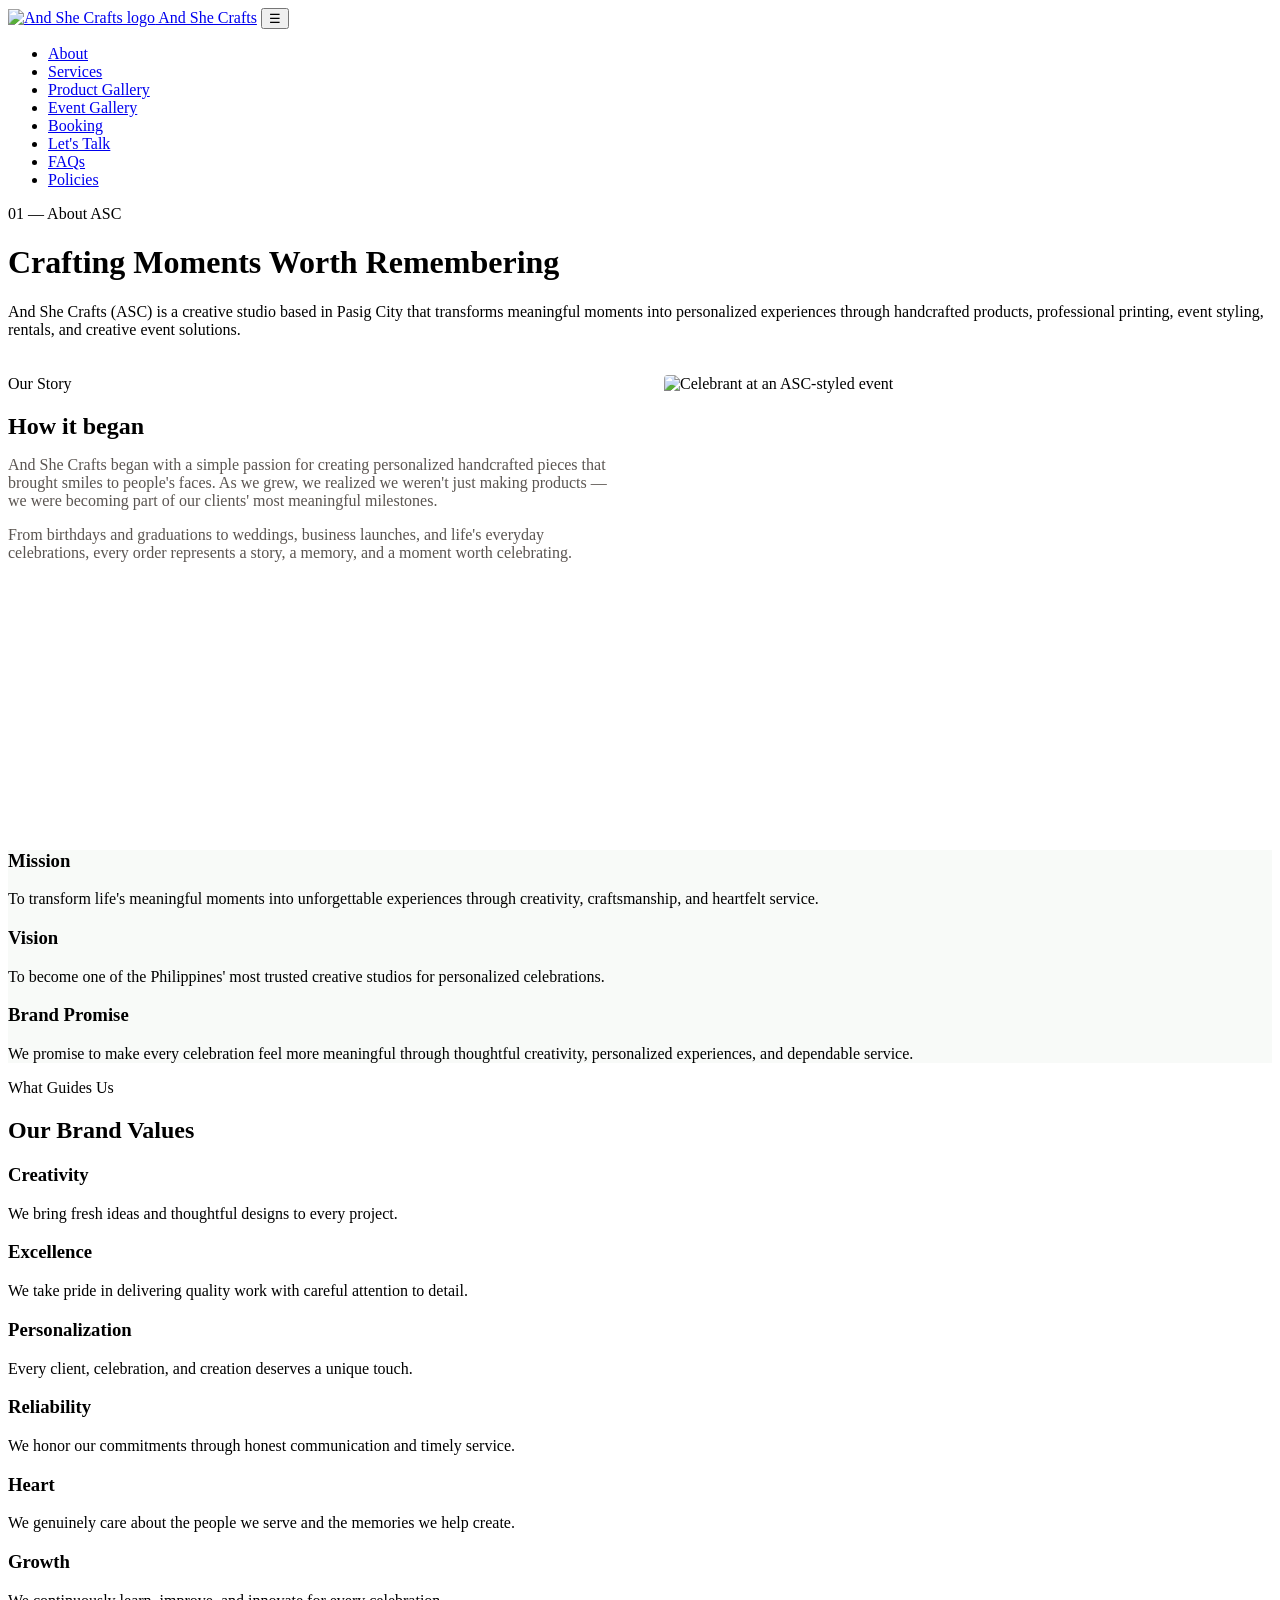
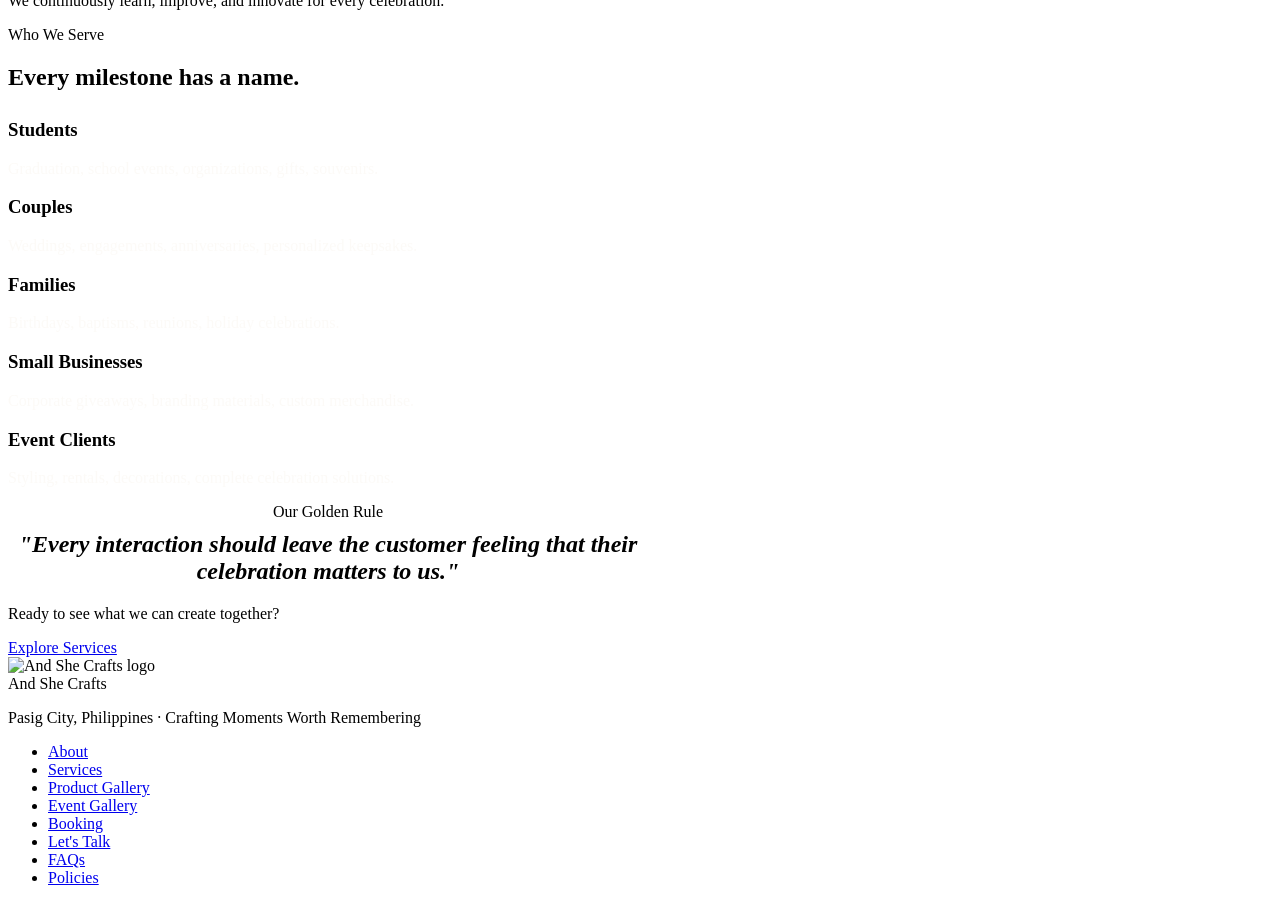
==== about.html @ 7d220f84 "Add files via upload" ====
<!DOCTYPE html>
<html lang="en">
<head>
<meta charset="UTF-8">
<meta name="viewport" content="width=device-width, initial-scale=1.0">
<title>About ASC — And She Crafts</title>
<link rel="stylesheet" href="css/style.css">
</head>
<body>

<header>
  <div class="nav-wrap">
    <a href="index.html" class="logo"><img src="images/asc-logo.png" alt="And She Crafts logo"> And She Crafts</a>
    <button class="nav-toggle" id="navToggle" aria-label="Open menu">☰</button>
    <nav><ul id="navList"><li><a href="about.html" class="active">About</a></li><li><a href="services.html">Services</a></li><li><a href="product-gallery.html">Product Gallery</a></li><li><a href="event-gallery.html">Event Gallery</a></li><li><a href="booking-guide.html">Booking</a></li><li><a href="lets-talk.html">Let's Talk</a></li><li><a href="faqs.html">FAQs</a></li><li><a href="policies.html">Policies</a></li></ul></nav>
  </div>
</header>

<div class="page-banner">
  <span class="eyebrow">01 — About ASC</span>
  <h1>Crafting Moments Worth Remembering</h1>
  <p>And She Crafts (ASC) is a creative studio based in Pasig City that transforms meaningful moments into personalized experiences through handcrafted products, professional printing, event styling, rentals, and creative event solutions.</p>
</div>

<main>

  <section style="padding-top:20px;">
    <div class="container" style="display:grid;grid-template-columns:1fr 1fr;gap:48px;align-items:start;">
      <div class="reveal">
        <span class="section-eyebrow">Our Story</span>
        <h2 style="margin-bottom:16px;">How it began</h2>
        <p style="color:#5b5551;margin-bottom:14px;">And She Crafts began with a simple passion for creating personalized handcrafted pieces that brought smiles to people's faces. As we grew, we realized we weren't just making products — we were becoming part of our clients' most meaningful milestones.</p>
        <p style="color:#5b5551;">From birthdays and graduations to weddings, business launches, and life's everyday celebrations, every order represents a story, a memory, and a moment worth celebrating.</p>
      </div>
      <img src="images/philosophy-craft.jpg" alt="Celebrant at an ASC-styled event" style="border-radius:4px 40px 4px 40px;aspect-ratio:4/3;object-fit:cover;" class="reveal">
    </div>
  </section>

  <section style="background:rgba(168,184,165,0.08);">
    <div class="container">
      <div class="card-grid reveal">
        <div class="info-card"><h3>Mission</h3><p>To transform life's meaningful moments into unforgettable experiences through creativity, craftsmanship, and heartfelt service.</p></div>
        <div class="info-card"><h3>Vision</h3><p>To become one of the Philippines' most trusted creative studios for personalized celebrations.</p></div>
        <div class="info-card"><h3>Brand Promise</h3><p>We promise to make every celebration feel more meaningful through thoughtful creativity, personalized experiences, and dependable service.</p></div>
      </div>
    </div>
  </section>

  <section>
    <div class="container">
      <div class="section-head center reveal" style="margin-left:auto;margin-right:auto;">
        <span class="section-eyebrow">What Guides Us</span>
        <h2>Our Brand Values</h2>
      </div>
      <div class="card-grid reveal">
        <div class="info-card"><h3>Creativity</h3><p>We bring fresh ideas and thoughtful designs to every project.</p></div>
        <div class="info-card"><h3>Excellence</h3><p>We take pride in delivering quality work with careful attention to detail.</p></div>
        <div class="info-card"><h3>Personalization</h3><p>Every client, celebration, and creation deserves a unique touch.</p></div>
        <div class="info-card"><h3>Reliability</h3><p>We honor our commitments through honest communication and timely service.</p></div>
        <div class="info-card"><h3>Heart</h3><p>We genuinely care about the people we serve and the memories we help create.</p></div>
        <div class="info-card"><h3>Growth</h3><p>We continuously learn, improve, and innovate for every celebration.</p></div>
      </div>
    </div>
  </section>

  <section style="background:var(--charcoal);color:var(--ivory);">
    <div class="container reveal">
      <span class="section-eyebrow" style="color:var(--lavender);">Who We Serve</span>
      <h2 style="color:var(--ivory);margin-bottom:28px;">Every milestone has a name.</h2>
      <div class="card-grid">
        <div class="info-card" style="background:rgba(250,247,242,0.06);border-color:rgba(250,247,242,0.14);"><h3 style="color:var(--rose);">Students</h3><p style="color:rgba(250,247,242,0.65);">Graduation, school events, organizations, gifts, souvenirs.</p></div>
        <div class="info-card" style="background:rgba(250,247,242,0.06);border-color:rgba(250,247,242,0.14);"><h3 style="color:var(--rose);">Couples</h3><p style="color:rgba(250,247,242,0.65);">Weddings, engagements, anniversaries, personalized keepsakes.</p></div>
        <div class="info-card" style="background:rgba(250,247,242,0.06);border-color:rgba(250,247,242,0.14);"><h3 style="color:var(--rose);">Families</h3><p style="color:rgba(250,247,242,0.65);">Birthdays, baptisms, reunions, holiday celebrations.</p></div>
        <div class="info-card" style="background:rgba(250,247,242,0.06);border-color:rgba(250,247,242,0.14);"><h3 style="color:var(--rose);">Small Businesses</h3><p style="color:rgba(250,247,242,0.65);">Corporate giveaways, branding materials, custom merchandise.</p></div>
        <div class="info-card" style="background:rgba(250,247,242,0.06);border-color:rgba(250,247,242,0.14);"><h3 style="color:var(--rose);">Event Clients</h3><p style="color:rgba(250,247,242,0.65);">Styling, rentals, decorations, complete celebration solutions.</p></div>
      </div>
    </div>
  </section>

  <section>
    <div class="container reveal" style="text-align:center;max-width:640px;">
      <span class="section-eyebrow">Our Golden Rule</span>
      <h2 style="font-style:italic;margin-top:10px;">"Every interaction should leave the customer feeling that their celebration matters to us."</h2>
    </div>
    <div class="container" style="max-width:640px;">
      
      <div class="continue-strip reveal">
        <p>Ready to see what we can create together?</p>
        <a href="services.html" class="btn btn-primary">Explore Services</a>
      </div>
    </div>
  </section>

</main>

<footer>
  <div class="foot-logo"><img src="images/asc-logo.png" alt="And She Crafts logo"><div>And She Crafts</div></div>
  <p>Pasig City, Philippines · Crafting Moments Worth Remembering</p>
  <nav><ul><li><a href="about.html">About</a></li><li><a href="services.html">Services</a></li><li><a href="product-gallery.html">Product Gallery</a></li><li><a href="event-gallery.html">Event Gallery</a></li><li><a href="booking-guide.html">Booking</a></li><li><a href="lets-talk.html">Let's Talk</a></li><li><a href="faqs.html">FAQs</a></li><li><a href="policies.html">Policies</a></li></ul></nav>
</footer>

<script src="js/main.js"></script>
</body>
</html>
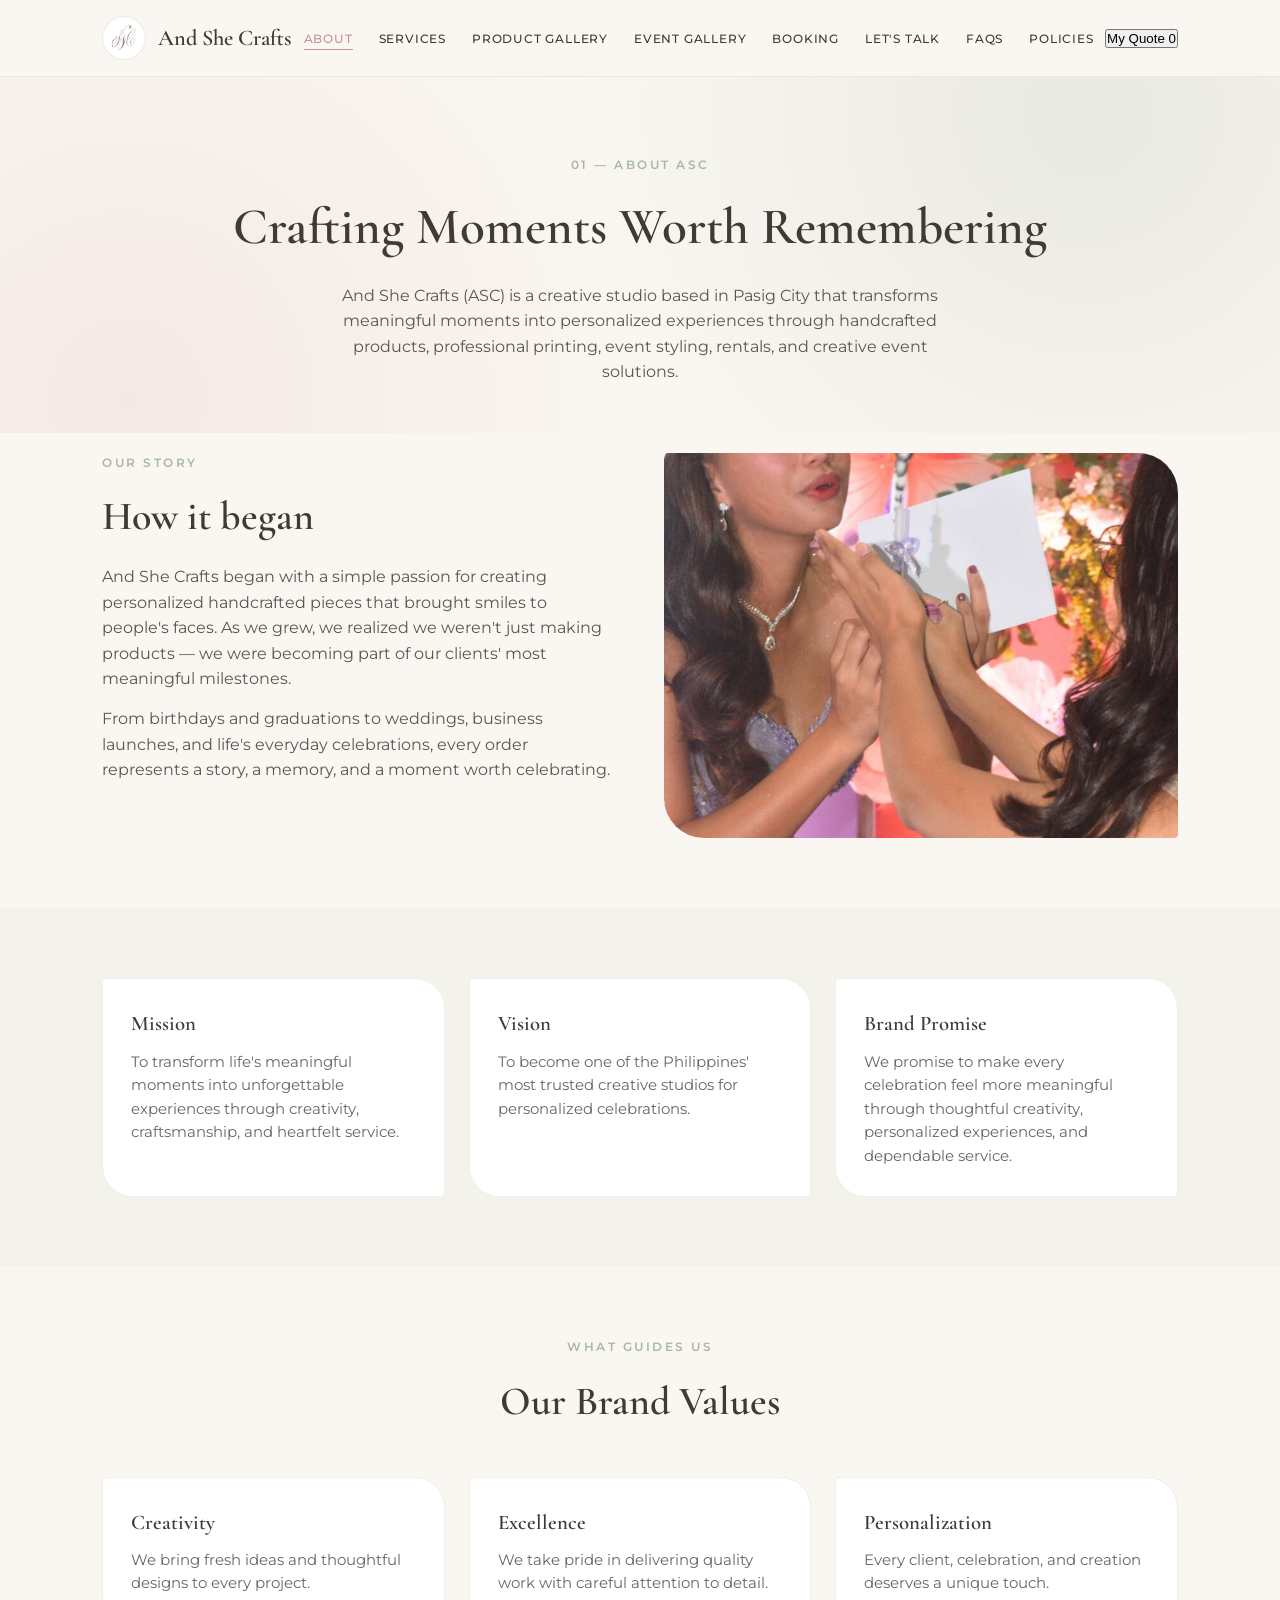
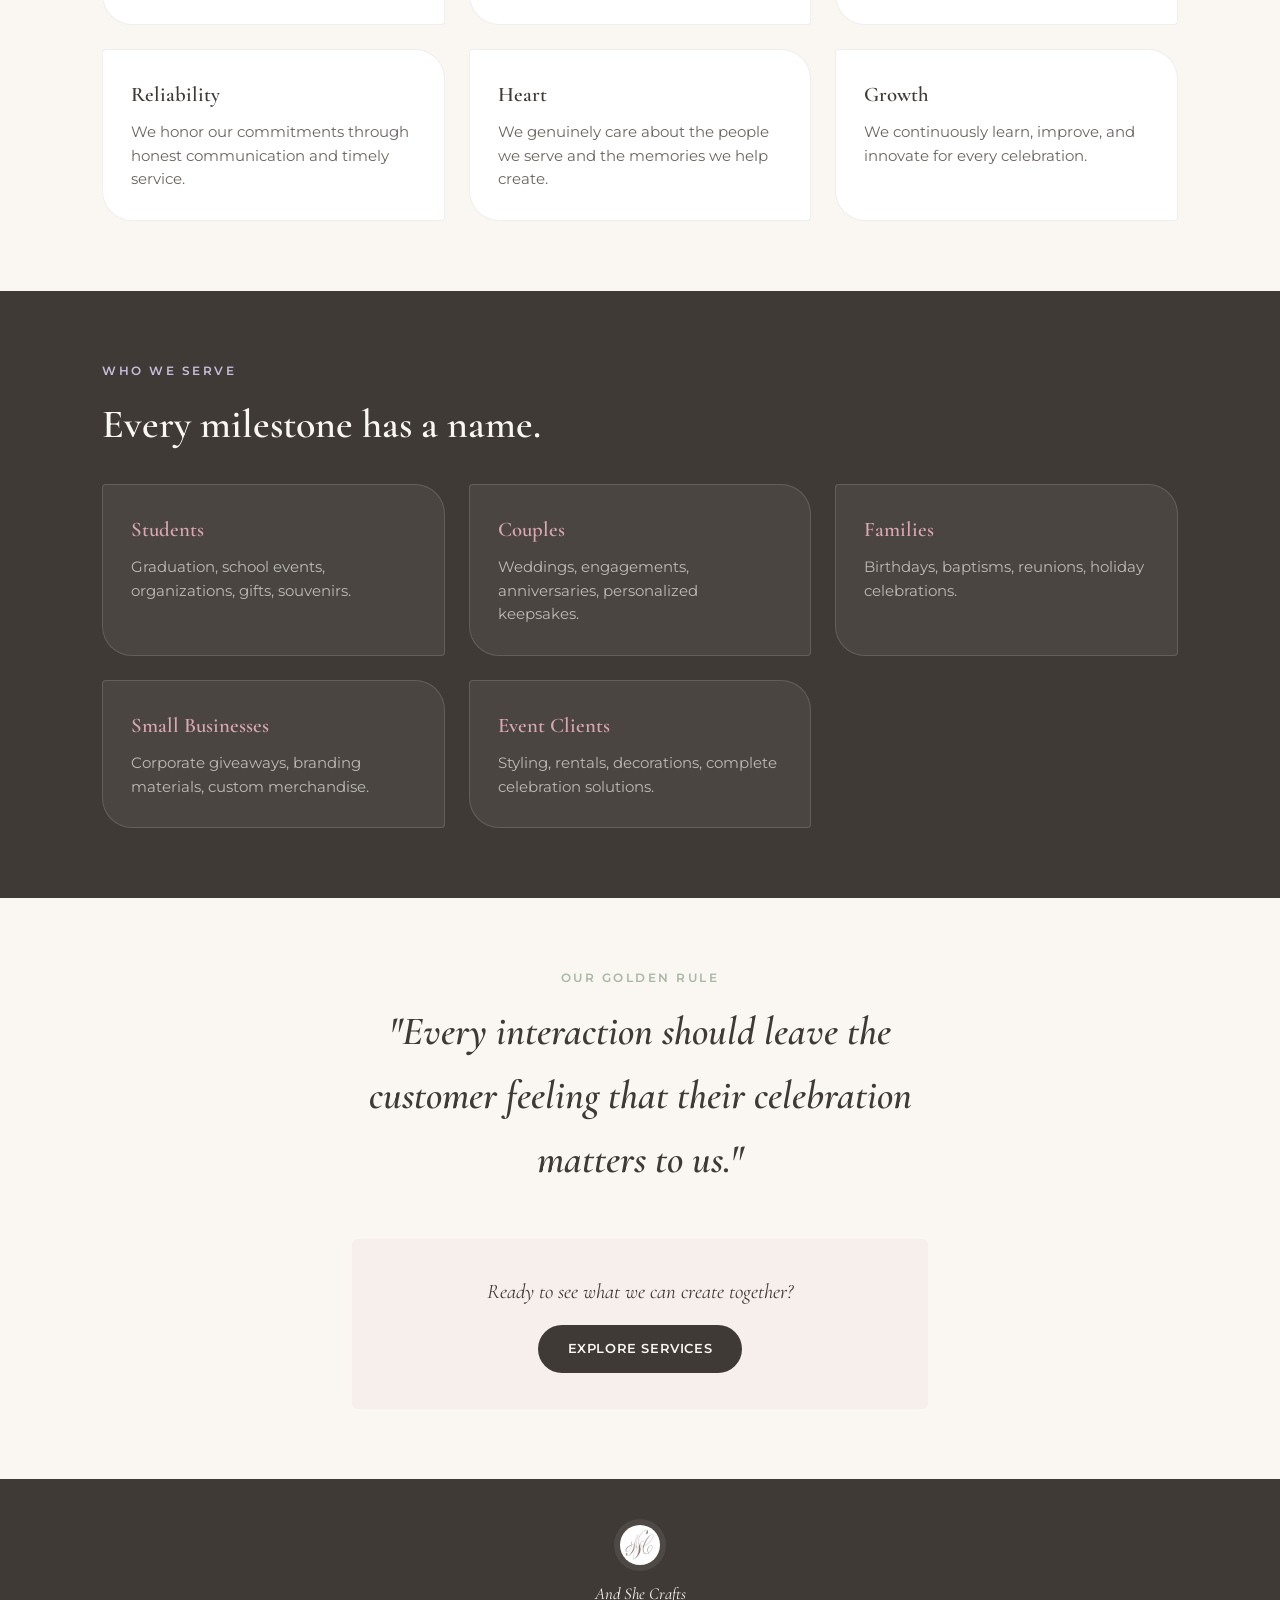
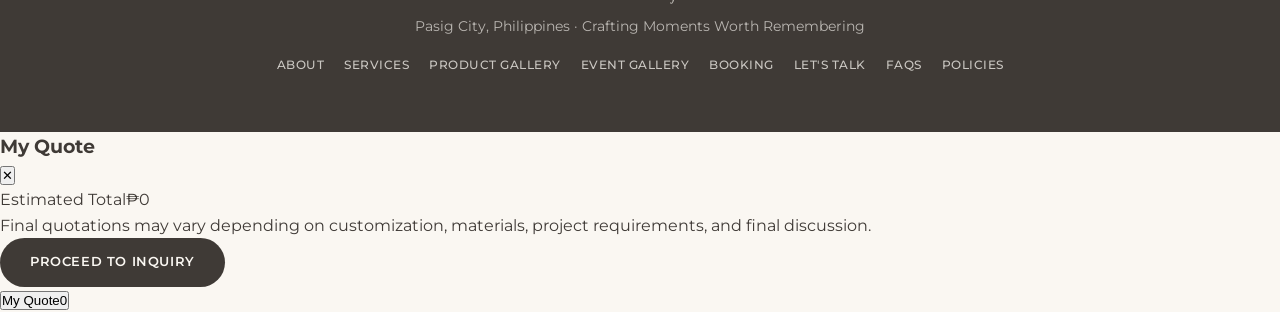
==== commit 5628aece: "Add files via upload" ====
--- a/about.html
+++ b/about.html
@@ -4,6 +4,14 @@
 <meta charset="UTF-8">
 <meta name="viewport" content="width=device-width, initial-scale=1.0">
 <title>About ASC — And She Crafts</title>
+<link rel="icon" type="image/x-icon" href="favicon.ico">
+<link rel="icon" type="image/png" sizes="16x16" href="images/favicon/favicon-16x16.png">
+<link rel="icon" type="image/png" sizes="32x32" href="images/favicon/favicon-32x32.png">
+<link rel="icon" type="image/png" sizes="48x48" href="images/favicon/favicon-48x48.png">
+<link rel="apple-touch-icon" sizes="180x180" href="images/favicon/apple-touch-icon.png">
+<link rel="icon" type="image/png" sizes="192x192" href="images/favicon/android-chrome-192x192.png">
+<link rel="icon" type="image/png" sizes="512x512" href="images/favicon/android-chrome-512x512.png">
+<link rel="manifest" href="site.webmanifest">
 <link rel="stylesheet" href="css/style.css">
 </head>
 <body>
@@ -11,8 +19,8 @@
 <header>
   <div class="nav-wrap">
     <a href="index.html" class="logo"><img src="images/asc-logo.png" alt="And She Crafts logo"> And She Crafts</a>
-    <button class="nav-toggle" id="navToggle" aria-label="Open menu">☰</button>
-    <nav><ul id="navList"><li><a href="about.html" class="active">About</a></li><li><a href="services.html">Services</a></li><li><a href="product-gallery.html">Product Gallery</a></li><li><a href="event-gallery.html">Event Gallery</a></li><li><a href="booking-guide.html">Booking</a></li><li><a href="lets-talk.html">Let's Talk</a></li><li><a href="faqs.html">FAQs</a></li><li><a href="policies.html">Policies</a></li></ul></nav>
+    <button class="nav-toggle" id="navToggle" aria-label="Open menu">☰</button>    <nav><ul id="navList"><li><a href="about.html" class="active">About</a></li><li><a href="services.html">Services</a></li><li><a href="product-gallery.html">Product Gallery</a></li><li><a href="event-gallery.html">Event Gallery</a></li><li><a href="booking-guide.html">Booking</a></li><li><a href="lets-talk.html">Let's Talk</a></li><li><a href="faqs.html">FAQs</a></li><li><a href="policies.html">Policies</a></li></ul></nav>
+    <button type="button" class="quote-nav-btn">My Quote <span class="quote-badge">0</span></button>
   </div>
 </header>
 
@@ -25,7 +33,7 @@
 <main>
 
   <section style="padding-top:20px;">
-    <div class="container" style="display:grid;grid-template-columns:1fr 1fr;gap:48px;align-items:start;">
+    <div class="container split-2col" style="display:grid;grid-template-columns:1fr 1fr;gap:48px;align-items:start;">
       <div class="reveal">
         <span class="section-eyebrow">Our Story</span>
         <h2 style="margin-bottom:16px;">How it began</h2>
@@ -99,6 +107,22 @@
   <nav><ul><li><a href="about.html">About</a></li><li><a href="services.html">Services</a></li><li><a href="product-gallery.html">Product Gallery</a></li><li><a href="event-gallery.html">Event Gallery</a></li><li><a href="booking-guide.html">Booking</a></li><li><a href="lets-talk.html">Let's Talk</a></li><li><a href="faqs.html">FAQs</a></li><li><a href="policies.html">Policies</a></li></ul></nav>
 </footer>
 
-<script src="js/main.js"></script>
-</body>
+
+<div class="quote-drawer-overlay" id="quoteDrawerOverlay">
+  <div class="quote-drawer">
+    <div class="quote-drawer-head">
+      <h3>My Quote</h3>
+      <button class="quote-drawer-close" aria-label="Close">✕</button>
+    </div>
+    <div class="quote-drawer-body"></div>
+    <div class="quote-drawer-foot">
+      <div class="qd-total"><span>Estimated Total</span><span class="qd-total-value">₱0</span></div>
+      <p class="qd-note">Final quotations may vary depending on customization, materials, project requirements, and final discussion.</p>
+      <a href="lets-talk.html" class="btn btn-primary">Proceed to Inquiry</a>
+    </div>
+  </div>
+</div>
+<button type="button" class="quote-fab"><span>My Quote</span><span class="quote-badge">0</span></button>
+
+<script src="js/main.js"></script></body>
 </html>
--- a/css/style.css
+++ b/css/style.css
@@ -0,0 +1,294 @@
+@import url('https://fonts.googleapis.com/css2?family=Cormorant+Garamond:ital,wght@0,400;0,500;0,600;0,700;1,500&family=Montserrat:wght@400;500;600;700&display=swap');
+
+:root{
+  --rose:#D8A7B1;
+  --rose-deep:#c58f9b;
+  --ivory:#FAF7F2;
+  --sage:#A8B8A5;
+  --sand:#D9C8B4;
+  --charcoal:#3F3A36;
+  --lavender:#C8BDD9;
+  --serif:'Cormorant Garamond', serif;
+  --sans:'Montserrat', sans-serif;
+}
+*{margin:0;padding:0;box-sizing:border-box;}
+html{scroll-behavior:smooth;}
+body{background:var(--ivory);color:var(--charcoal);font-family:var(--sans);line-height:1.6;}
+a{text-decoration:none;color:inherit;}
+ul{list-style:none;}
+img{max-width:100%;display:block;}
+.container{max-width:1140px;margin:0 auto;padding:0 32px;}
+
+/* Header */
+header{position:sticky;top:0;z-index:100;background:rgba(250,247,242,0.95);backdrop-filter:blur(10px);border-bottom:1px solid rgba(63,58,54,0.08);}
+.nav-wrap{display:flex;align-items:center;justify-content:space-between;padding:16px 32px;max-width:1140px;margin:0 auto;}
+.logo{font-family:var(--serif);font-weight:600;font-size:1.4rem;display:flex;align-items:center;gap:8px;}
+.logo .mark{color:var(--rose-deep);}
+nav ul{display:flex;gap:26px;flex-wrap:wrap;}
+nav a{font-size:0.76rem;font-weight:500;letter-spacing:0.8px;text-transform:uppercase;position:relative;padding-bottom:4px;white-space:nowrap;}
+nav a::after{content:'';position:absolute;left:0;bottom:0;width:0;height:1px;background:var(--rose-deep);transition:width .3s ease;}
+nav a:hover::after, nav a.active::after{width:100%;}
+nav a.active{color:var(--rose-deep);}
+.nav-toggle{display:none;background:none;border:none;font-size:1.5rem;cursor:pointer;color:var(--charcoal);}
+@media (max-width:960px){
+  nav ul{position:fixed;top:60px;left:0;right:0;background:var(--ivory);flex-direction:column;align-items:center;gap:0;max-height:0;overflow:hidden;transition:max-height .35s ease;border-bottom:1px solid rgba(63,58,54,0.08);}
+  nav ul.open{max-height:520px;overflow-y:auto;}
+  nav ul li{width:100%;text-align:center;}
+  nav ul a{display:block;padding:14px 0;}
+  .nav-toggle{display:block;}
+}
+
+/* Page header banner (non-home pages) */
+.page-banner{padding:64px 0 40px;text-align:center;background:linear-gradient(180deg, rgba(216,167,177,0.14), transparent);}
+.page-banner .eyebrow{font-size:0.75rem;letter-spacing:2.5px;text-transform:uppercase;font-weight:600;color:var(--sage);}
+.page-banner h1{font-family:var(--serif);font-weight:600;font-size:clamp(2.2rem,4.5vw,3.2rem);margin-top:10px;}
+.page-banner p{max-width:600px;margin:14px auto 0;color:#5b5551;}
+
+section{padding:70px 0;}
+h2{font-family:var(--serif);font-weight:600;font-size:clamp(1.8rem,3.2vw,2.5rem);}
+.section-eyebrow{font-size:0.75rem;letter-spacing:2.5px;text-transform:uppercase;font-weight:600;color:var(--sage);display:block;margin-bottom:12px;}
+.section-head{max-width:640px;margin-bottom:44px;}
+.section-head.center{margin-left:auto;margin-right:auto;text-align:center;}
+.lead-text{color:#5b5551;margin-top:14px;}
+
+/* Buttons */
+.btn{display:inline-block;padding:14px 30px;border-radius:999px;font-size:0.8rem;font-weight:600;letter-spacing:0.6px;text-transform:uppercase;transition:transform .25s ease,box-shadow .25s ease,background .25s ease,color .25s ease;}
+.btn-primary{background:var(--charcoal);color:var(--ivory);}
+.btn-primary:hover{transform:translateY(-2px);box-shadow:0 10px 24px rgba(63,58,54,0.2);}
+.btn-outline{border:1px solid var(--charcoal);background:transparent;}
+.btn-outline:hover{background:var(--charcoal);color:var(--ivory);}
+
+/* Card-based nav grid (Home) */
+.nav-cards{display:grid;grid-template-columns:repeat(4,1fr);gap:20px;}
+.nav-card{background:#fff;border:1px solid rgba(63,58,54,0.08);border-radius:4px 30px 4px 30px;padding:30px 24px;transition:transform .3s ease,box-shadow .3s ease;}
+.nav-card:hover{transform:translateY(-4px);box-shadow:0 16px 30px rgba(63,58,54,0.1);}
+.nav-card .num{font-family:var(--serif);color:var(--rose-deep);font-weight:600;font-size:0.85rem;}
+.nav-card h3{font-family:var(--serif);font-size:1.3rem;font-weight:600;margin:10px 0 8px;}
+.nav-card p{font-size:0.86rem;color:#6b6560;}
+@media (max-width:900px){.nav-cards{grid-template-columns:repeat(2,1fr);}}
+@media (max-width:560px){.nav-cards{grid-template-columns:1fr;}}
+
+/* Generic content card grid */
+.card-grid{display:grid;grid-template-columns:repeat(3,1fr);gap:24px;}
+@media (max-width:900px){.card-grid{grid-template-columns:1fr 1fr;}}
+@media (max-width:600px){.card-grid{grid-template-columns:1fr;}}
+.info-card{background:#fff;border:1px solid rgba(63,58,54,0.08);border-radius:4px 30px 4px 30px;padding:28px;}
+.info-card h3{font-family:var(--serif);font-size:1.3rem;font-weight:600;margin-bottom:10px;}
+.info-card p{font-size:0.92rem;color:#6b6560;}
+
+/* Gallery grid */
+.gallery-grid{display:grid;grid-template-columns:repeat(4,1fr);gap:14px;}
+.gallery-grid img{width:100%;aspect-ratio:1/1;object-fit:cover;border-radius:4px 20px 4px 20px;transition:transform .4s ease;}
+.gallery-grid a:hover img{transform:scale(1.03);}
+@media (max-width:900px){.gallery-grid{grid-template-columns:repeat(3,1fr);}}
+@media (max-width:600px){.gallery-grid{grid-template-columns:repeat(2,1fr);}}
+
+/* Category blocks (Services page) */
+.category-block{margin-bottom:56px;}
+.category-head{display:flex;align-items:baseline;gap:14px;border-bottom:1px solid rgba(63,58,54,0.12);padding-bottom:14px;margin-bottom:20px;}
+.category-head h2{font-size:1.7rem;}
+.category-head .count{font-size:0.78rem;color:var(--sage);font-weight:600;text-transform:uppercase;letter-spacing:1px;}
+
+/* Catalog item (details/summary accordion) */
+.catalog-item{background:#fff;border:1px solid rgba(63,58,54,0.1);border-radius:6px;margin-bottom:12px;overflow:hidden;}
+.catalog-item summary{cursor:pointer;list-style:none;padding:20px 24px;display:flex;justify-content:space-between;align-items:center;gap:16px;}
+.catalog-item summary::-webkit-details-marker{display:none;}
+.catalog-item summary .s-name{font-family:var(--serif);font-size:1.2rem;font-weight:600;}
+.catalog-item summary .s-price{font-size:0.78rem;color:var(--rose-deep);font-weight:600;text-transform:uppercase;letter-spacing:0.5px;white-space:nowrap;}
+.catalog-item summary .chevron{transition:transform .3s ease;color:var(--sage);font-size:1.1rem;}
+.catalog-item[open] summary .chevron{transform:rotate(180deg);}
+.catalog-body{padding:0 24px 28px;border-top:1px solid rgba(63,58,54,0.08);}
+.catalog-body .overview{margin:18px 0;color:#5b5551;}
+.catalog-grid-fields{display:grid;grid-template-columns:1fr 1fr;gap:22px;margin-bottom:18px;}
+@media (max-width:640px){.catalog-grid-fields{grid-template-columns:1fr;}}
+.field-label{font-size:0.72rem;letter-spacing:1.5px;text-transform:uppercase;font-weight:600;color:var(--sage);margin-bottom:6px;display:block;}
+.field-value{font-size:0.92rem;color:#5b5551;}
+.field-value ul{padding-left:18px;list-style:disc;}
+.field-value li{margin-bottom:4px;}
+.placeholder{color:#b0a9a4;font-style:italic;}
+.sample-photos{display:grid;grid-template-columns:repeat(4,1fr);gap:8px;margin-top:8px;}
+.sample-photos img{aspect-ratio:1/1;object-fit:cover;border-radius:3px 14px 3px 14px;}
+@media (max-width:640px){.sample-photos{grid-template-columns:repeat(2,1fr);}}
+
+/* FAQ accordion */
+.faq-item{border-bottom:1px solid rgba(63,58,54,0.12);}
+.faq-item summary{cursor:pointer;list-style:none;padding:20px 4px;font-family:var(--serif);font-size:1.15rem;font-weight:600;display:flex;justify-content:space-between;}
+.faq-item summary::-webkit-details-marker{display:none;}
+.faq-item summary .chevron{color:var(--sage);transition:transform .3s ease;}
+.faq-item[open] summary .chevron{transform:rotate(180deg);}
+.faq-item .faq-answer{padding:0 4px 20px;color:#5b5551;}
+
+/* Footer */
+footer{background:var(--charcoal);color:rgba(250,247,242,0.65);padding:40px 0;text-align:center;font-size:0.85rem;}
+footer .foot-logo{font-family:var(--serif);font-style:italic;color:var(--ivory);font-size:1.05rem;margin-bottom:8px;}
+footer nav{margin:16px 0;}
+footer nav ul{display:flex;justify-content:center;gap:20px;flex-wrap:wrap;}
+footer nav a{font-size:0.76rem;text-transform:uppercase;letter-spacing:0.5px;color:rgba(250,247,242,0.75);}
+footer nav a:hover{color:var(--rose);}
+
+.reveal{opacity:0;transform:translateY(24px);transition:opacity .6s ease,transform .6s ease;}
+.reveal.in-view{opacity:1;transform:translateY(0);}
+
+.badge-row{display:flex;flex-wrap:wrap;gap:10px;margin-top:10px;}
+.badge{background:rgba(168,184,165,0.18);color:var(--charcoal);font-size:0.74rem;padding:6px 14px;border-radius:999px;font-weight:500;}
+
+/* What We Do — service groups (homepage) */
+.service-group{margin-bottom:44px;}
+.service-group:last-child{margin-bottom:0;}
+.service-group-title{display:block;font-size:0.78rem;letter-spacing:2px;text-transform:uppercase;font-weight:600;color:var(--sage);margin-bottom:16px;padding-bottom:10px;border-bottom:1px solid rgba(63,58,54,0.12);}
+.services-grid{display:grid;grid-template-columns:repeat(3,1fr);gap:1px;background:rgba(63,58,54,0.1);border:1px solid rgba(63,58,54,0.1);border-radius:8px;overflow:hidden;}
+.service-card{background:var(--ivory);padding:0 0 30px;overflow:hidden;transition:background .3s ease;}
+.service-card:hover{background:#fff;}
+.service-card img{width:100%;aspect-ratio:4/3;object-fit:cover;margin-bottom:22px;transition:transform .5s ease;}
+.service-card:hover img{transform:scale(1.04);}
+.service-card .num,.service-card h3,.service-card p{padding-left:30px;padding-right:30px;}
+.service-card .num{font-family:var(--serif);font-size:0.85rem;color:var(--rose-deep);font-weight:600;margin-bottom:14px;display:block;}
+.service-card h3{font-family:var(--serif);font-size:1.4rem;font-weight:600;margin-bottom:10px;}
+.service-card p{font-size:0.92rem;color:#6b6560;}
+@media (max-width:860px){.services-grid{grid-template-columns:1fr;}}
+
+/* Simple checklist (used in contact + FAQ) */
+.simple-checklist{list-style:none;padding:0;margin-top:14px;}
+.simple-checklist li{display:flex;gap:10px;align-items:flex-start;padding:9px 0;border-bottom:1px solid rgba(63,58,54,0.08);font-size:0.94rem;color:#5b5551;}
+.simple-checklist li::before{content:'✓';color:var(--sage);font-weight:700;}
+
+/* Continue-exploring strip (bottom of content pages) */
+.continue-strip{background:rgba(216,167,177,0.1);border-radius:6px;padding:36px;text-align:center;margin-top:48px;}
+.continue-strip p{font-family:var(--serif);font-size:1.3rem;font-style:italic;margin-bottom:16px;}
+
+/* Contact info list */
+.contact-info-list{list-style:none;padding:0;}
+.contact-info-list li{padding:10px 0;border-bottom:1px solid rgba(63,58,54,0.08);font-size:0.95rem;}
+.contact-info-list .c-label{color:var(--sage);font-weight:600;font-size:0.72rem;letter-spacing:1px;text-transform:uppercase;display:block;margin-bottom:2px;}
+
+/* Interactive service cards (Services page) */
+.svc-row{display:grid;grid-template-columns:repeat(4,1fr);gap:16px;margin-bottom:0;}
+@media (max-width:900px){.svc-row{grid-template-columns:repeat(2,1fr);}}
+@media (max-width:560px){.svc-row{grid-template-columns:1fr;}}
+.svc-card{background:#fff;border:1px solid rgba(63,58,54,0.1);border-radius:4px 24px 4px 24px;overflow:hidden;cursor:pointer;text-align:left;font-family:inherit;transition:box-shadow .25s ease,border-color .25s ease;padding:0;}
+.svc-card img{width:100%;aspect-ratio:4/3;object-fit:cover;}
+.svc-card .svc-card-body{padding:16px 18px 20px;}
+.svc-card h4{font-family:var(--serif);font-size:1.1rem;font-weight:600;margin-bottom:4px;}
+.svc-card .svc-price{font-size:0.76rem;color:var(--rose-deep);font-weight:600;text-transform:uppercase;letter-spacing:0.4px;}
+.svc-card .svc-learn{font-size:0.78rem;color:var(--sage);margin-top:8px;font-weight:600;}
+.svc-card .svc-pricelist{font-size:0.72rem;color:var(--rose-deep);margin-top:6px;font-weight:600;text-decoration:underline;display:inline-block;}
+.svc-card:hover{box-shadow:0 12px 24px rgba(63,58,54,0.1);}
+.svc-card.active{border-color:var(--rose-deep);box-shadow:0 12px 24px rgba(216,167,177,0.25);}
+
+.svc-detail-panel{display:none;background:rgba(216,167,177,0.08);border-radius:6px;padding:32px;margin:20px 0 44px;}
+.svc-detail-panel.open{display:grid;grid-template-columns:1fr 1.3fr;gap:32px;}
+@media (max-width:760px){.svc-detail-panel.open{grid-template-columns:1fr;}}
+.svc-detail-panel img{width:100%;border-radius:4px 30px 4px 30px;aspect-ratio:4/3;object-fit:cover;}
+.svc-detail-panel h3{font-family:var(--serif);font-size:1.6rem;font-weight:600;margin-bottom:10px;}
+.svc-detail-panel .d-field{margin-bottom:14px;}
+.svc-detail-panel .d-label{font-size:0.72rem;letter-spacing:1.5px;text-transform:uppercase;font-weight:600;color:var(--sage);display:block;margin-bottom:4px;}
+.svc-detail-panel .d-value{font-size:0.92rem;color:#5b5551;}
+
+/* Narrative gallery sections */
+.story-block{margin-bottom:64px;}
+.story-head{max-width:600px;margin-bottom:24px;}
+.story-head .s-num{font-family:var(--serif);color:var(--rose-deep);font-weight:600;font-size:0.85rem;}
+.story-head h3{font-family:var(--serif);font-size:1.7rem;font-weight:600;margin:6px 0 8px;}
+.story-grid{display:grid;grid-template-columns:repeat(4,1fr);gap:14px;}
+.story-grid img{width:100%;aspect-ratio:1/1;object-fit:cover;border-radius:4px 20px 4px 20px;transition:transform .4s ease;}
+.story-grid a:hover img{transform:scale(1.03);}
+@media (max-width:900px){.story-grid{grid-template-columns:repeat(3,1fr);}}
+@media (max-width:600px){.story-grid{grid-template-columns:repeat(2,1fr);}}
+
+/* Inquiry form */
+.inquiry-form{display:grid;gap:16px;}
+.inquiry-form label{font-size:0.76rem;letter-spacing:1px;text-transform:uppercase;font-weight:600;color:var(--sage);display:block;margin-bottom:6px;}
+.inquiry-form input, .inquiry-form textarea, .inquiry-form select{width:100%;padding:13px 16px;border:1px solid rgba(63,58,54,0.2);border-radius:8px;background:#fff;font-family:var(--sans);font-size:0.94rem;color:var(--charcoal);}
+.inquiry-form textarea{min-height:90px;resize:vertical;}
+.form-row-2{display:grid;grid-template-columns:1fr 1fr;gap:16px;}
+@media (max-width:640px){.form-row-2{grid-template-columns:1fr;}}
+.btn-facebook{display:inline-flex;align-items:center;gap:10px;background:#1877F2;color:#fff;padding:14px 30px;border-radius:999px;font-size:0.85rem;font-weight:600;letter-spacing:0.5px;text-transform:uppercase;}
+.btn-facebook:hover{background:#145dbf;}
+
+/* Logo image — circular container */
+.logo img{
+  height:44px;width:44px;
+  border-radius:50%;
+  object-fit:cover;
+  background:#fff;
+  border:1px solid rgba(63,58,54,0.1);
+  padding:4px;
+}
+.logo{gap:12px;}
+footer .foot-logo img{
+  height:52px;width:52px;
+  border-radius:50%;
+  object-fit:cover;
+  background:rgba(250,247,242,0.08);
+  padding:6px;
+  margin:0 auto 10px;
+  display:block;
+}
+
+/* Package configurator (Services page V7) */
+.pkg-tabs{display:flex;flex-wrap:wrap;gap:10px;margin-top:16px;}
+.pkg-tab{background:#fff;border:1.5px solid rgba(63,58,54,0.15);border-radius:999px;padding:9px 20px;font-size:0.82rem;font-weight:600;color:var(--charcoal);cursor:pointer;transition:all .25s ease;}
+.pkg-tab:hover{border-color:var(--rose-deep);}
+.pkg-tab.active{background:var(--charcoal);border-color:var(--charcoal);color:var(--ivory);}
+.pkg-includes{list-style:none;padding:0;margin-top:10px;}
+.pkg-includes li{display:flex;gap:10px;align-items:flex-start;padding:7px 0;font-size:0.92rem;color:#5b5551;}
+.pkg-includes li::before{content:'✓';color:var(--sage);font-weight:700;}
+.pkg-price{font-family:var(--serif);font-size:1.7rem;font-weight:600;color:var(--rose-deep);margin:6px 0 4px;}
+.pkg-btn-row{display:flex;gap:14px;flex-wrap:wrap;margin-top:20px;}
+
+/* Slideshow prev/next arrows */
+.story-slideshow{position:relative;}
+.slide-arrow{
+  position:absolute;top:50%;transform:translateY(-50%);
+  background:rgba(250,247,242,0.85);border:none;border-radius:50%;
+  width:40px;height:40px;font-size:1.2rem;cursor:pointer;color:var(--charcoal);
+  display:flex;align-items:center;justify-content:center;z-index:5;
+  transition:background .25s ease;
+}
+.slide-arrow:hover{background:#fff;}
+.slide-arrow.prev{left:14px;}
+.slide-arrow.next{right:14px;}
+@media (max-width:600px){.slide-arrow{width:32px;height:32px;font-size:1rem;}}
+
+/* File upload field */
+.file-upload{border:1.5px dashed rgba(63,58,54,0.25);border-radius:8px;padding:16px;background:rgba(250,247,242,0.6);font-size:0.85rem;color:#6b6560;}
+.file-upload input[type="file"]{width:100%;font-size:0.85rem;}
+
+/* Richer page headers (all inner pages) */
+.page-banner{
+  padding:74px 0 48px;
+  text-align:center;
+  background:
+    radial-gradient(circle at 85% 10%, rgba(168,184,165,0.22), transparent 45%),
+    radial-gradient(circle at 10% 90%, rgba(216,167,177,0.18), transparent 45%),
+    var(--ivory);
+  position:relative;
+  overflow:hidden;
+}
+
+/* Price-list modal */
+.modal-overlay{display:none;position:fixed;inset:0;background:rgba(63,58,54,0.55);z-index:1000;align-items:center;justify-content:center;padding:24px;}
+.modal-overlay.open{display:flex;}
+.modal-box{background:var(--ivory);border-radius:8px;max-width:640px;width:100%;max-height:85vh;overflow-y:auto;padding:36px;position:relative;}
+.modal-close{position:absolute;top:16px;right:20px;background:none;border:none;font-size:1.4rem;cursor:pointer;color:var(--charcoal);}
+.modal-box h3{font-family:var(--serif);font-size:1.6rem;font-weight:600;margin-bottom:6px;}
+.modal-box .modal-sub{color:#8a8580;font-size:0.85rem;margin-bottom:24px;}
+.modal-section{margin-bottom:22px;}
+.modal-section .m-label{font-size:0.72rem;letter-spacing:1.5px;text-transform:uppercase;font-weight:600;color:var(--sage);display:block;margin-bottom:8px;}
+.modal-photos{display:grid;grid-template-columns:repeat(3,1fr);gap:8px;}
+.modal-photos .ph-placeholder{aspect-ratio:1/1;background:rgba(63,58,54,0.06);border:1px dashed rgba(63,58,54,0.2);border-radius:4px 16px 4px 16px;display:flex;align-items:center;justify-content:center;font-size:0.7rem;color:#b0a9a4;text-align:center;padding:8px;}
+
+/* Story galleries: slideshow + thumbnails */
+.story-slideshow{position:relative;aspect-ratio:16/7;border-radius:6px 40px 6px 40px;overflow:hidden;margin-bottom:16px;background:rgba(63,58,54,0.06);}
+.story-slideshow img{position:absolute;inset:0;width:100%;height:100%;object-fit:cover;opacity:0;transition:opacity 1s ease;}
+.story-slideshow img.active{opacity:1;}
+@media (max-width:700px){.story-slideshow{aspect-ratio:4/3;}}
+.story-thumbs{display:grid;grid-template-columns:repeat(6,1fr);gap:10px;}
+.story-thumbs img{width:100%;aspect-ratio:1/1;object-fit:cover;border-radius:3px 14px 3px 14px;cursor:pointer;transition:transform .3s ease,opacity .3s ease;opacity:0.85;}
+.story-thumbs img:hover{transform:translateY(-3px);opacity:1;}
+@media (max-width:900px){.story-thumbs{grid-template-columns:repeat(4,1fr);}}
+@media (max-width:560px){.story-thumbs{grid-template-columns:repeat(3,1fr);}}
+
+.lightbox-overlay{display:none;position:fixed;inset:0;background:rgba(20,18,17,0.9);z-index:1100;align-items:center;justify-content:center;padding:24px;cursor:zoom-out;}
+.lightbox-overlay.open{display:flex;}
+.lightbox-overlay img{max-width:90vw;max-height:90vh;border-radius:4px;object-fit:contain;}
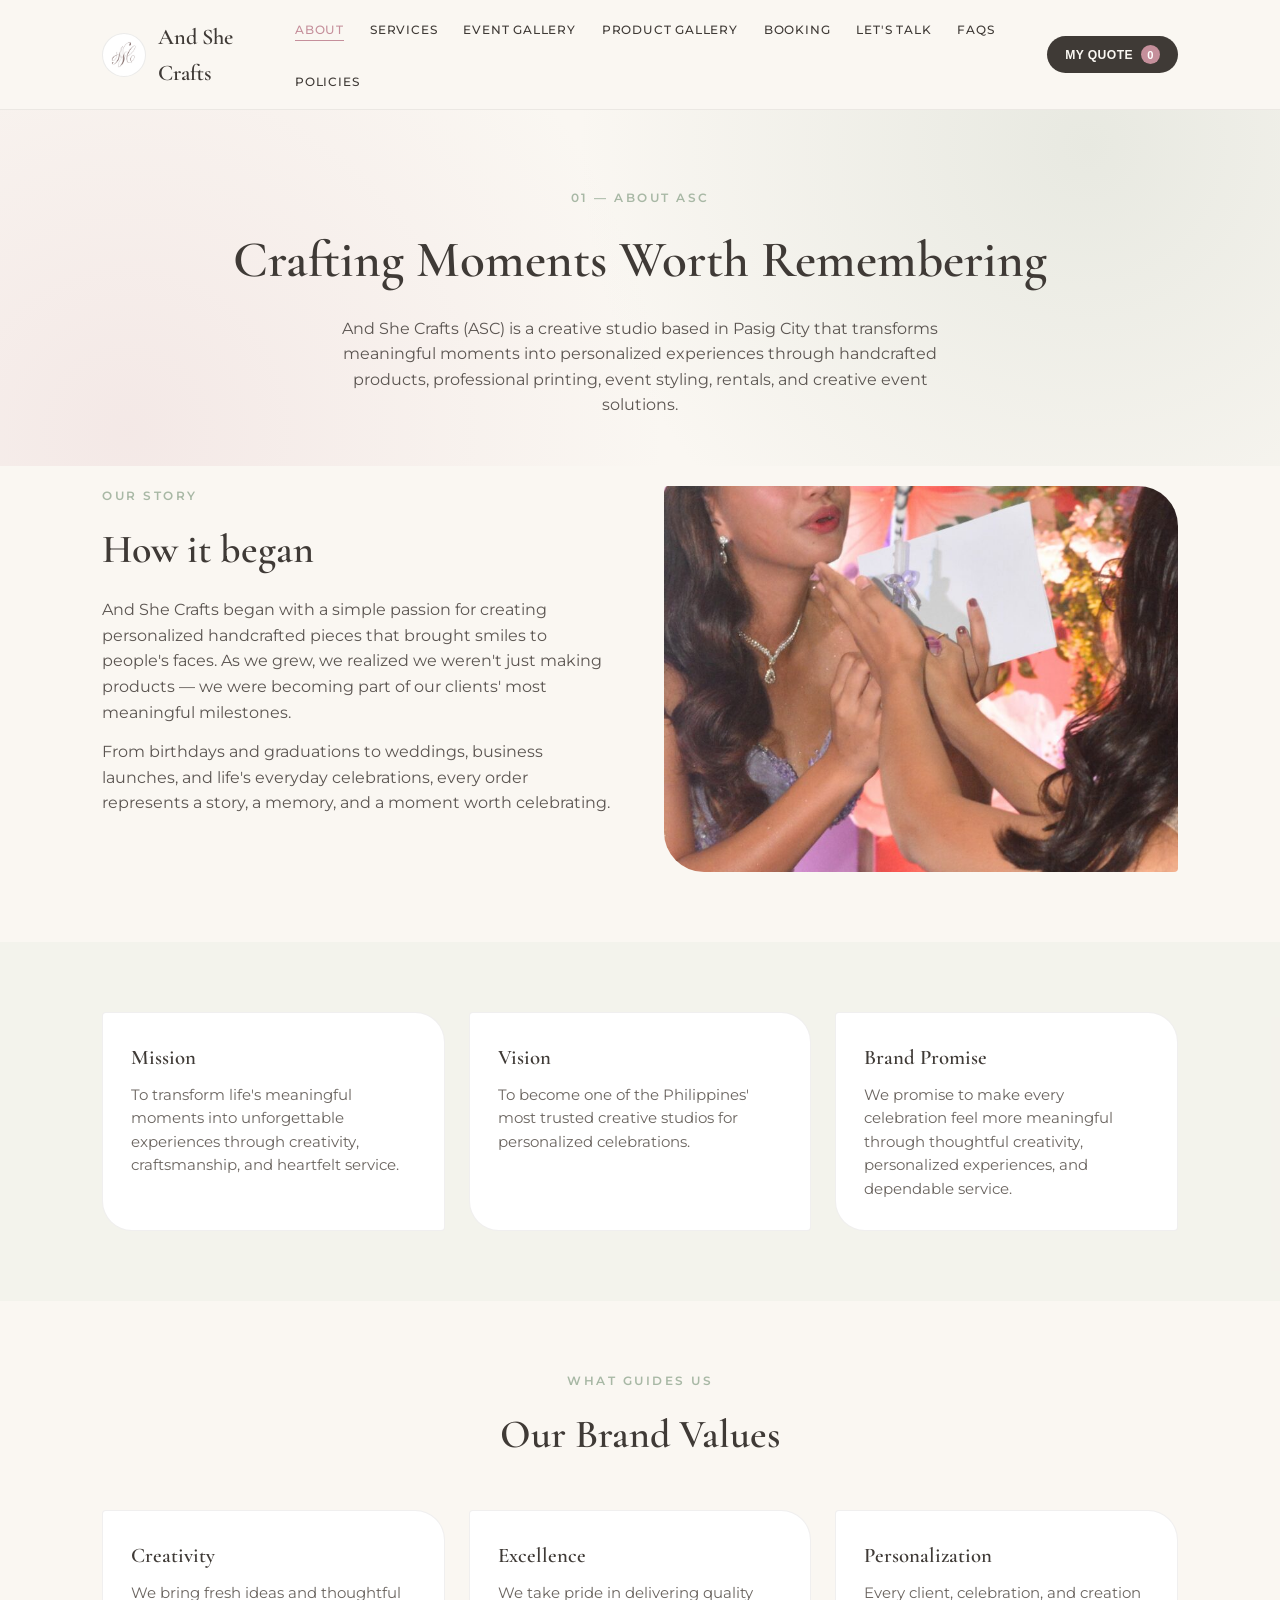
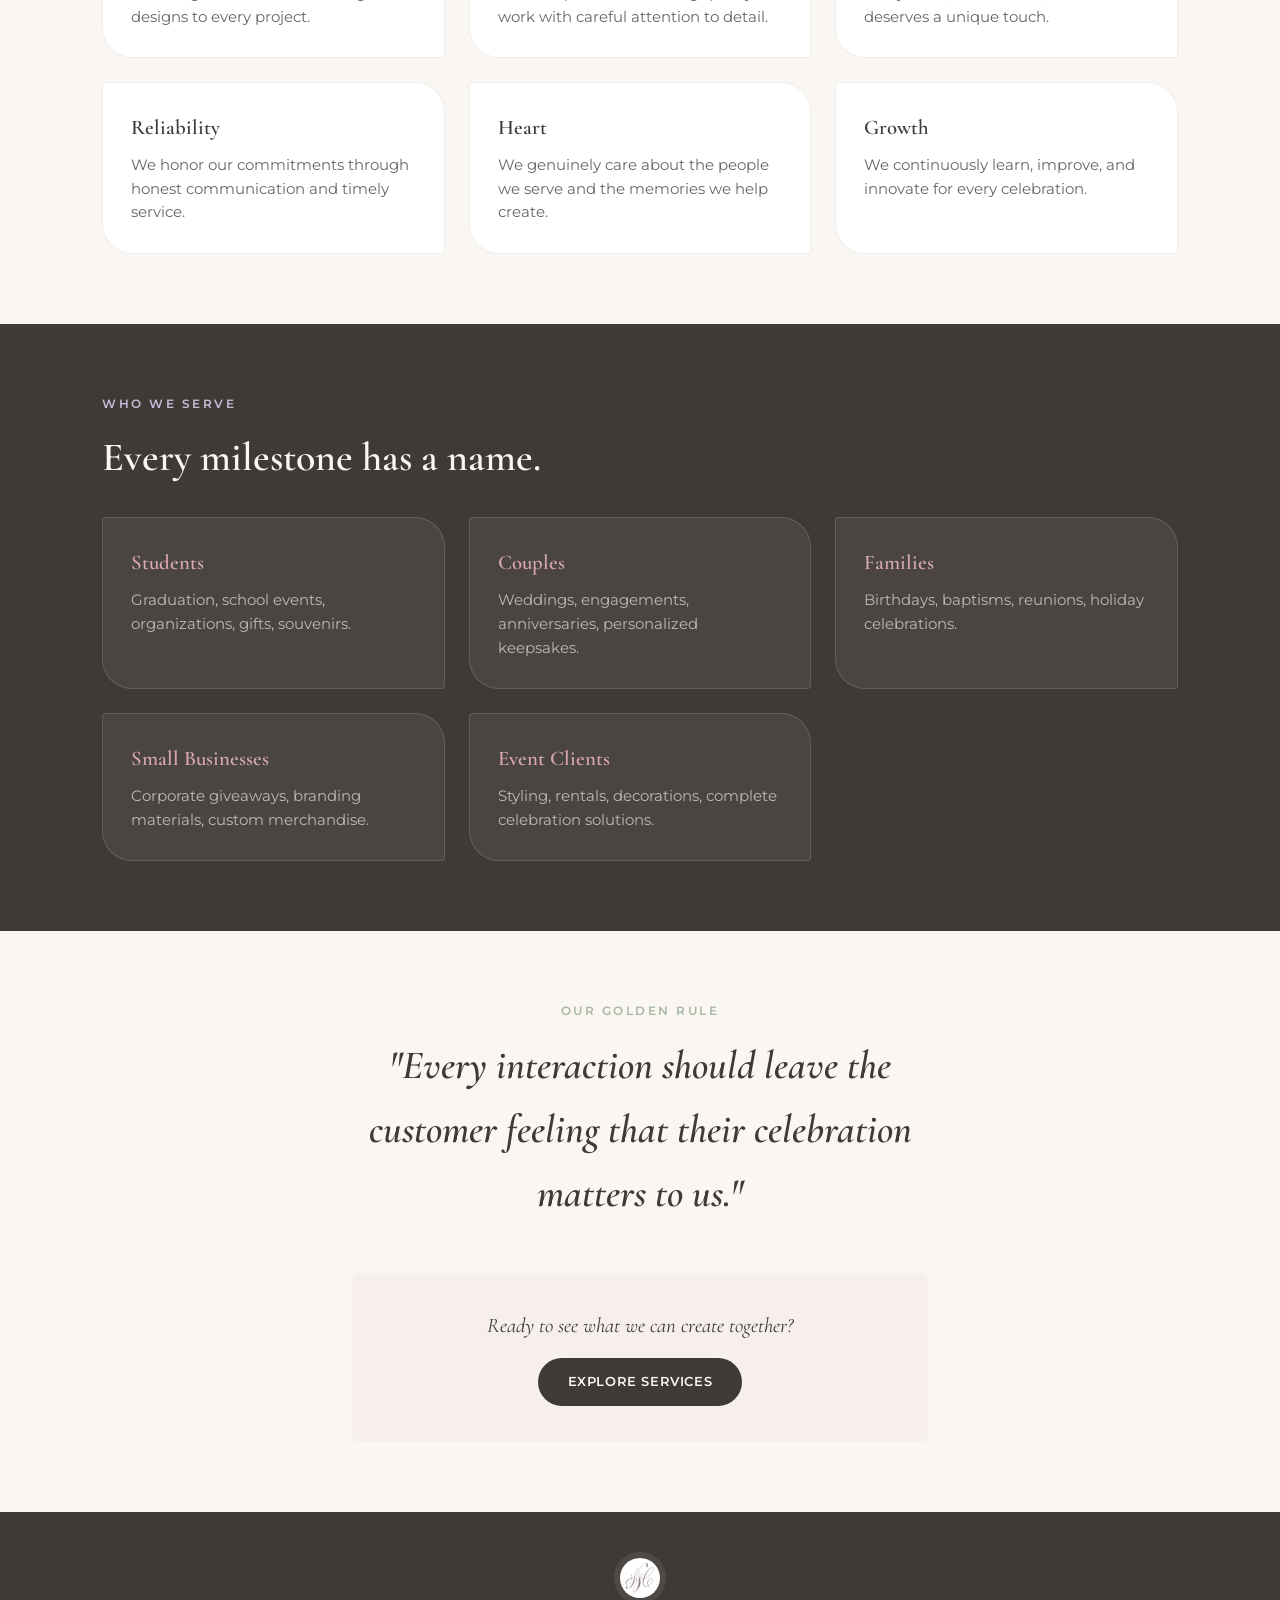
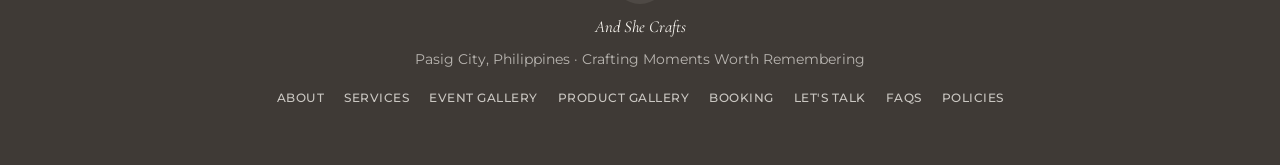
==== commit 87d77eff: "Add files via upload" ====
--- a/about.html
+++ b/about.html
@@ -19,7 +19,7 @@
 <header>
   <div class="nav-wrap">
     <a href="index.html" class="logo"><img src="images/asc-logo.png" alt="And She Crafts logo"> And She Crafts</a>
-    <button class="nav-toggle" id="navToggle" aria-label="Open menu">☰</button>    <nav><ul id="navList"><li><a href="about.html" class="active">About</a></li><li><a href="services.html">Services</a></li><li><a href="product-gallery.html">Product Gallery</a></li><li><a href="event-gallery.html">Event Gallery</a></li><li><a href="booking-guide.html">Booking</a></li><li><a href="lets-talk.html">Let's Talk</a></li><li><a href="faqs.html">FAQs</a></li><li><a href="policies.html">Policies</a></li></ul></nav>
+    <button class="nav-toggle" id="navToggle" aria-label="Open menu">☰</button>    <nav><ul id="navList"><li><a href="about.html" class="active">About</a></li><li><a href="services.html">Services</a></li><li><a href="event-gallery.html">Event Gallery</a></li><li><a href="product-gallery.html">Product Gallery</a></li><li><a href="booking-guide.html">Booking</a></li><li><a href="lets-talk.html">Let's Talk</a></li><li><a href="faqs.html">FAQs</a></li><li><a href="policies.html">Policies</a></li></ul></nav>
     <button type="button" class="quote-nav-btn">My Quote <span class="quote-badge">0</span></button>
   </div>
 </header>
@@ -104,7 +104,7 @@
 <footer>
   <div class="foot-logo"><img src="images/asc-logo.png" alt="And She Crafts logo"><div>And She Crafts</div></div>
   <p>Pasig City, Philippines · Crafting Moments Worth Remembering</p>
-  <nav><ul><li><a href="about.html">About</a></li><li><a href="services.html">Services</a></li><li><a href="product-gallery.html">Product Gallery</a></li><li><a href="event-gallery.html">Event Gallery</a></li><li><a href="booking-guide.html">Booking</a></li><li><a href="lets-talk.html">Let's Talk</a></li><li><a href="faqs.html">FAQs</a></li><li><a href="policies.html">Policies</a></li></ul></nav>
+  <nav><ul><li><a href="about.html">About</a></li><li><a href="services.html">Services</a></li><li><a href="event-gallery.html">Event Gallery</a></li><li><a href="product-gallery.html">Product Gallery</a></li><li><a href="booking-guide.html">Booking</a></li><li><a href="lets-talk.html">Let's Talk</a></li><li><a href="faqs.html">FAQs</a></li><li><a href="policies.html">Policies</a></li></ul></nav>
 </footer>
 
 
--- a/css/style.css
+++ b/css/style.css
@@ -21,25 +21,34 @@
 
 /* Header */
 header{position:sticky;top:0;z-index:100;background:rgba(250,247,242,0.95);backdrop-filter:blur(10px);border-bottom:1px solid rgba(63,58,54,0.08);}
-.nav-wrap{display:flex;align-items:center;justify-content:space-between;padding:16px 32px;max-width:1140px;margin:0 auto;}
-.logo{font-family:var(--serif);font-weight:600;font-size:1.4rem;display:flex;align-items:center;gap:8px;}
-.logo .mark{color:var(--rose-deep);}
+.nav-wrap{display:flex;align-items:center;justify-content:space-between;padding:16px 32px;max-width:1140px;margin:0 auto;gap:16px;}
+.logo{font-family:var(--serif);font-weight:600;font-size:1.4rem;display:flex;align-items:center;gap:12px;}
+.logo img{height:44px;width:44px;border-radius:50%;object-fit:cover;background:#fff;border:1px solid rgba(63,58,54,0.1);padding:4px;}
 nav ul{display:flex;gap:26px;flex-wrap:wrap;}
 nav a{font-size:0.76rem;font-weight:500;letter-spacing:0.8px;text-transform:uppercase;position:relative;padding-bottom:4px;white-space:nowrap;}
 nav a::after{content:'';position:absolute;left:0;bottom:0;width:0;height:1px;background:var(--rose-deep);transition:width .3s ease;}
 nav a:hover::after, nav a.active::after{width:100%;}
 nav a.active{color:var(--rose-deep);}
-.nav-toggle{display:none;background:none;border:none;font-size:1.5rem;cursor:pointer;color:var(--charcoal);}
+.nav-toggle{display:none;background:none;border:none;font-size:1.5rem;cursor:pointer;color:var(--charcoal);padding:10px;line-height:1;}
 @media (max-width:960px){
   nav ul{position:fixed;top:60px;left:0;right:0;background:var(--ivory);flex-direction:column;align-items:center;gap:0;max-height:0;overflow:hidden;transition:max-height .35s ease;border-bottom:1px solid rgba(63,58,54,0.08);}
   nav ul.open{max-height:520px;overflow-y:auto;}
   nav ul li{width:100%;text-align:center;}
   nav ul a{display:block;padding:14px 0;}
-  .nav-toggle{display:block;}
-}
-
-/* Page header banner (non-home pages) */
-.page-banner{padding:64px 0 40px;text-align:center;background:linear-gradient(180deg, rgba(216,167,177,0.14), transparent);}
+  .nav-toggle{display:block;order:99;margin-left:auto;}
+}
+
+/* Page header banner (all inner pages) */
+.page-banner{
+  padding:74px 0 48px;
+  text-align:center;
+  background:
+    radial-gradient(circle at 85% 10%, rgba(168,184,165,0.22), transparent 45%),
+    radial-gradient(circle at 10% 90%, rgba(216,167,177,0.18), transparent 45%),
+    var(--ivory);
+  position:relative;
+  overflow:hidden;
+}
 .page-banner .eyebrow{font-size:0.75rem;letter-spacing:2.5px;text-transform:uppercase;font-weight:600;color:var(--sage);}
 .page-banner h1{font-family:var(--serif);font-weight:600;font-size:clamp(2.2rem,4.5vw,3.2rem);margin-top:10px;}
 .page-banner p{max-width:600px;margin:14px auto 0;color:#5b5551;}
@@ -53,7 +62,7 @@
 
 /* Buttons */
 .btn{display:inline-block;padding:14px 30px;border-radius:999px;font-size:0.8rem;font-weight:600;letter-spacing:0.6px;text-transform:uppercase;transition:transform .25s ease,box-shadow .25s ease,background .25s ease,color .25s ease;}
-.btn-primary{background:var(--charcoal);color:var(--ivory);}
+.btn-primary{background:var(--charcoal);color:var(--ivory);border:none;cursor:pointer;}
 .btn-primary:hover{transform:translateY(-2px);box-shadow:0 10px 24px rgba(63,58,54,0.2);}
 .btn-outline{border:1px solid var(--charcoal);background:transparent;}
 .btn-outline:hover{background:var(--charcoal);color:var(--ivory);}
@@ -76,39 +85,11 @@
 .info-card h3{font-family:var(--serif);font-size:1.3rem;font-weight:600;margin-bottom:10px;}
 .info-card p{font-size:0.92rem;color:#6b6560;}
 
-/* Gallery grid */
-.gallery-grid{display:grid;grid-template-columns:repeat(4,1fr);gap:14px;}
-.gallery-grid img{width:100%;aspect-ratio:1/1;object-fit:cover;border-radius:4px 20px 4px 20px;transition:transform .4s ease;}
-.gallery-grid a:hover img{transform:scale(1.03);}
-@media (max-width:900px){.gallery-grid{grid-template-columns:repeat(3,1fr);}}
-@media (max-width:600px){.gallery-grid{grid-template-columns:repeat(2,1fr);}}
-
 /* Category blocks (Services page) */
 .category-block{margin-bottom:56px;}
 .category-head{display:flex;align-items:baseline;gap:14px;border-bottom:1px solid rgba(63,58,54,0.12);padding-bottom:14px;margin-bottom:20px;}
 .category-head h2{font-size:1.7rem;}
 .category-head .count{font-size:0.78rem;color:var(--sage);font-weight:600;text-transform:uppercase;letter-spacing:1px;}
-
-/* Catalog item (details/summary accordion) */
-.catalog-item{background:#fff;border:1px solid rgba(63,58,54,0.1);border-radius:6px;margin-bottom:12px;overflow:hidden;}
-.catalog-item summary{cursor:pointer;list-style:none;padding:20px 24px;display:flex;justify-content:space-between;align-items:center;gap:16px;}
-.catalog-item summary::-webkit-details-marker{display:none;}
-.catalog-item summary .s-name{font-family:var(--serif);font-size:1.2rem;font-weight:600;}
-.catalog-item summary .s-price{font-size:0.78rem;color:var(--rose-deep);font-weight:600;text-transform:uppercase;letter-spacing:0.5px;white-space:nowrap;}
-.catalog-item summary .chevron{transition:transform .3s ease;color:var(--sage);font-size:1.1rem;}
-.catalog-item[open] summary .chevron{transform:rotate(180deg);}
-.catalog-body{padding:0 24px 28px;border-top:1px solid rgba(63,58,54,0.08);}
-.catalog-body .overview{margin:18px 0;color:#5b5551;}
-.catalog-grid-fields{display:grid;grid-template-columns:1fr 1fr;gap:22px;margin-bottom:18px;}
-@media (max-width:640px){.catalog-grid-fields{grid-template-columns:1fr;}}
-.field-label{font-size:0.72rem;letter-spacing:1.5px;text-transform:uppercase;font-weight:600;color:var(--sage);margin-bottom:6px;display:block;}
-.field-value{font-size:0.92rem;color:#5b5551;}
-.field-value ul{padding-left:18px;list-style:disc;}
-.field-value li{margin-bottom:4px;}
-.placeholder{color:#b0a9a4;font-style:italic;}
-.sample-photos{display:grid;grid-template-columns:repeat(4,1fr);gap:8px;margin-top:8px;}
-.sample-photos img{aspect-ratio:1/1;object-fit:cover;border-radius:3px 14px 3px 14px;}
-@media (max-width:640px){.sample-photos{grid-template-columns:repeat(2,1fr);}}
 
 /* FAQ accordion */
 .faq-item{border-bottom:1px solid rgba(63,58,54,0.12);}
@@ -121,6 +102,7 @@
 /* Footer */
 footer{background:var(--charcoal);color:rgba(250,247,242,0.65);padding:40px 0;text-align:center;font-size:0.85rem;}
 footer .foot-logo{font-family:var(--serif);font-style:italic;color:var(--ivory);font-size:1.05rem;margin-bottom:8px;}
+footer .foot-logo img{height:52px;width:52px;border-radius:50%;object-fit:cover;background:rgba(250,247,242,0.08);padding:6px;margin:0 auto 10px;display:block;}
 footer nav{margin:16px 0;}
 footer nav ul{display:flex;justify-content:center;gap:20px;flex-wrap:wrap;}
 footer nav a{font-size:0.76rem;text-transform:uppercase;letter-spacing:0.5px;color:rgba(250,247,242,0.75);}
@@ -131,21 +113,6 @@
 
 .badge-row{display:flex;flex-wrap:wrap;gap:10px;margin-top:10px;}
 .badge{background:rgba(168,184,165,0.18);color:var(--charcoal);font-size:0.74rem;padding:6px 14px;border-radius:999px;font-weight:500;}
-
-/* What We Do — service groups (homepage) */
-.service-group{margin-bottom:44px;}
-.service-group:last-child{margin-bottom:0;}
-.service-group-title{display:block;font-size:0.78rem;letter-spacing:2px;text-transform:uppercase;font-weight:600;color:var(--sage);margin-bottom:16px;padding-bottom:10px;border-bottom:1px solid rgba(63,58,54,0.12);}
-.services-grid{display:grid;grid-template-columns:repeat(3,1fr);gap:1px;background:rgba(63,58,54,0.1);border:1px solid rgba(63,58,54,0.1);border-radius:8px;overflow:hidden;}
-.service-card{background:var(--ivory);padding:0 0 30px;overflow:hidden;transition:background .3s ease;}
-.service-card:hover{background:#fff;}
-.service-card img{width:100%;aspect-ratio:4/3;object-fit:cover;margin-bottom:22px;transition:transform .5s ease;}
-.service-card:hover img{transform:scale(1.04);}
-.service-card .num,.service-card h3,.service-card p{padding-left:30px;padding-right:30px;}
-.service-card .num{font-family:var(--serif);font-size:0.85rem;color:var(--rose-deep);font-weight:600;margin-bottom:14px;display:block;}
-.service-card h3{font-family:var(--serif);font-size:1.4rem;font-weight:600;margin-bottom:10px;}
-.service-card p{font-size:0.92rem;color:#6b6560;}
-@media (max-width:860px){.services-grid{grid-template-columns:1fr;}}
 
 /* Simple checklist (used in contact + FAQ) */
 .simple-checklist{list-style:none;padding:0;margin-top:14px;}
@@ -171,29 +138,35 @@
 .svc-card h4{font-family:var(--serif);font-size:1.1rem;font-weight:600;margin-bottom:4px;}
 .svc-card .svc-price{font-size:0.76rem;color:var(--rose-deep);font-weight:600;text-transform:uppercase;letter-spacing:0.4px;}
 .svc-card .svc-learn{font-size:0.78rem;color:var(--sage);margin-top:8px;font-weight:600;}
-.svc-card .svc-pricelist{font-size:0.72rem;color:var(--rose-deep);margin-top:6px;font-weight:600;text-decoration:underline;display:inline-block;}
 .svc-card:hover{box-shadow:0 12px 24px rgba(63,58,54,0.1);}
 .svc-card.active{border-color:var(--rose-deep);box-shadow:0 12px 24px rgba(216,167,177,0.25);}
 
 .svc-detail-panel{display:none;background:rgba(216,167,177,0.08);border-radius:6px;padding:32px;margin:20px 0 44px;}
 .svc-detail-panel.open{display:grid;grid-template-columns:1fr 1.3fr;gap:32px;}
-@media (max-width:760px){.svc-detail-panel.open{grid-template-columns:1fr;}}
+@media (max-width:760px){.svc-detail-panel.open{grid-template-columns:1fr;padding:22px;}}
+.svc-row > .svc-detail-panel{grid-column:1 / -1;}
 .svc-detail-panel img{width:100%;border-radius:4px 30px 4px 30px;aspect-ratio:4/3;object-fit:cover;}
 .svc-detail-panel h3{font-family:var(--serif);font-size:1.6rem;font-weight:600;margin-bottom:10px;}
 .svc-detail-panel .d-field{margin-bottom:14px;}
 .svc-detail-panel .d-label{font-size:0.72rem;letter-spacing:1.5px;text-transform:uppercase;font-weight:600;color:var(--sage);display:block;margin-bottom:4px;}
 .svc-detail-panel .d-value{font-size:0.92rem;color:#5b5551;}
 
-/* Narrative gallery sections */
-.story-block{margin-bottom:64px;}
-.story-head{max-width:600px;margin-bottom:24px;}
-.story-head .s-num{font-family:var(--serif);color:var(--rose-deep);font-weight:600;font-size:0.85rem;}
-.story-head h3{font-family:var(--serif);font-size:1.7rem;font-weight:600;margin:6px 0 8px;}
-.story-grid{display:grid;grid-template-columns:repeat(4,1fr);gap:14px;}
-.story-grid img{width:100%;aspect-ratio:1/1;object-fit:cover;border-radius:4px 20px 4px 20px;transition:transform .4s ease;}
-.story-grid a:hover img{transform:scale(1.03);}
-@media (max-width:900px){.story-grid{grid-template-columns:repeat(3,1fr);}}
-@media (max-width:600px){.story-grid{grid-template-columns:repeat(2,1fr);}}
+/* Package configurator */
+.pkg-tabs{display:flex;flex-wrap:wrap;gap:10px;margin-top:16px;}
+.pkg-tab{background:#fff;border:1.5px solid rgba(63,58,54,0.15);border-radius:999px;padding:9px 20px;font-size:0.82rem;font-weight:600;color:var(--charcoal);cursor:pointer;transition:all .25s ease;}
+.pkg-tab:hover{border-color:var(--rose-deep);}
+.pkg-tab.active{background:var(--charcoal);border-color:var(--charcoal);color:var(--ivory);}
+.pkg-includes{list-style:none;padding:0;margin-top:10px;}
+.pkg-includes li{display:flex;gap:10px;align-items:flex-start;padding:7px 0;font-size:0.92rem;color:#5b5551;}
+.pkg-includes li::before{content:'✓';color:var(--sage);font-weight:700;}
+.pkg-price{font-family:var(--serif);font-size:1.7rem;font-weight:600;color:var(--rose-deep);margin:6px 0 4px;}
+.pkg-btn-row{display:flex;gap:14px;flex-wrap:wrap;margin-top:20px;}
+
+/* Quantity stepper (used both in expanded panel and quote drawer) */
+.qty-stepper{display:inline-flex;align-items:center;gap:10px;border:1px solid rgba(63,58,54,0.2);border-radius:999px;padding:4px 6px;margin:14px 0;}
+.qty-stepper button{background:#fff;border:none;width:28px;height:28px;border-radius:50%;cursor:pointer;font-size:0.95rem;color:var(--charcoal);}
+.qty-stepper input{width:44px;border:none;text-align:center;font-size:0.88rem;background:transparent;-moz-appearance:textfield;}
+.qty-stepper input::-webkit-outer-spin-button,.qty-stepper input::-webkit-inner-spin-button{-webkit-appearance:none;margin:0;}
 
 /* Inquiry form */
 .inquiry-form{display:grid;gap:16px;}
@@ -205,90 +178,240 @@
 .btn-facebook{display:inline-flex;align-items:center;gap:10px;background:#1877F2;color:#fff;padding:14px 30px;border-radius:999px;font-size:0.85rem;font-weight:600;letter-spacing:0.5px;text-transform:uppercase;}
 .btn-facebook:hover{background:#145dbf;}
 
-/* Logo image — circular container */
-.logo img{
-  height:44px;width:44px;
-  border-radius:50%;
-  object-fit:cover;
-  background:#fff;
-  border:1px solid rgba(63,58,54,0.1);
-  padding:4px;
-}
-.logo{gap:12px;}
-footer .foot-logo img{
-  height:52px;width:52px;
-  border-radius:50%;
-  object-fit:cover;
-  background:rgba(250,247,242,0.08);
-  padding:6px;
-  margin:0 auto 10px;
-  display:block;
-}
-
-/* Package configurator (Services page V7) */
-.pkg-tabs{display:flex;flex-wrap:wrap;gap:10px;margin-top:16px;}
-.pkg-tab{background:#fff;border:1.5px solid rgba(63,58,54,0.15);border-radius:999px;padding:9px 20px;font-size:0.82rem;font-weight:600;color:var(--charcoal);cursor:pointer;transition:all .25s ease;}
-.pkg-tab:hover{border-color:var(--rose-deep);}
-.pkg-tab.active{background:var(--charcoal);border-color:var(--charcoal);color:var(--ivory);}
-.pkg-includes{list-style:none;padding:0;margin-top:10px;}
-.pkg-includes li{display:flex;gap:10px;align-items:flex-start;padding:7px 0;font-size:0.92rem;color:#5b5551;}
-.pkg-includes li::before{content:'✓';color:var(--sage);font-weight:700;}
-.pkg-price{font-family:var(--serif);font-size:1.7rem;font-weight:600;color:var(--rose-deep);margin:6px 0 4px;}
-.pkg-btn-row{display:flex;gap:14px;flex-wrap:wrap;margin-top:20px;}
-
-/* Slideshow prev/next arrows */
-.story-slideshow{position:relative;}
-.slide-arrow{
-  position:absolute;top:50%;transform:translateY(-50%);
-  background:rgba(250,247,242,0.85);border:none;border-radius:50%;
-  width:40px;height:40px;font-size:1.2rem;cursor:pointer;color:var(--charcoal);
-  display:flex;align-items:center;justify-content:center;z-index:5;
-  transition:background .25s ease;
-}
-.slide-arrow:hover{background:#fff;}
-.slide-arrow.prev{left:14px;}
-.slide-arrow.next{right:14px;}
-@media (max-width:600px){.slide-arrow{width:32px;height:32px;font-size:1rem;}}
-
 /* File upload field */
 .file-upload{border:1.5px dashed rgba(63,58,54,0.25);border-radius:8px;padding:16px;background:rgba(250,247,242,0.6);font-size:0.85rem;color:#6b6560;}
 .file-upload input[type="file"]{width:100%;font-size:0.85rem;}
 
-/* Richer page headers (all inner pages) */
-.page-banner{
-  padding:74px 0 48px;
-  text-align:center;
-  background:
-    radial-gradient(circle at 85% 10%, rgba(168,184,165,0.22), transparent 45%),
-    radial-gradient(circle at 10% 90%, rgba(216,167,177,0.18), transparent 45%),
-    var(--ivory);
-  position:relative;
-  overflow:hidden;
-}
-
-/* Price-list modal */
-.modal-overlay{display:none;position:fixed;inset:0;background:rgba(63,58,54,0.55);z-index:1000;align-items:center;justify-content:center;padding:24px;}
-.modal-overlay.open{display:flex;}
-.modal-box{background:var(--ivory);border-radius:8px;max-width:640px;width:100%;max-height:85vh;overflow-y:auto;padding:36px;position:relative;}
-.modal-close{position:absolute;top:16px;right:20px;background:none;border:none;font-size:1.4rem;cursor:pointer;color:var(--charcoal);}
-.modal-box h3{font-family:var(--serif);font-size:1.6rem;font-weight:600;margin-bottom:6px;}
-.modal-box .modal-sub{color:#8a8580;font-size:0.85rem;margin-bottom:24px;}
-.modal-section{margin-bottom:22px;}
-.modal-section .m-label{font-size:0.72rem;letter-spacing:1.5px;text-transform:uppercase;font-weight:600;color:var(--sage);display:block;margin-bottom:8px;}
-.modal-photos{display:grid;grid-template-columns:repeat(3,1fr);gap:8px;}
-.modal-photos .ph-placeholder{aspect-ratio:1/1;background:rgba(63,58,54,0.06);border:1px dashed rgba(63,58,54,0.2);border-radius:4px 16px 4px 16px;display:flex;align-items:center;justify-content:center;font-size:0.7rem;color:#b0a9a4;text-align:center;padding:8px;}
-
-/* Story galleries: slideshow + thumbnails */
-.story-slideshow{position:relative;aspect-ratio:16/7;border-radius:6px 40px 6px 40px;overflow:hidden;margin-bottom:16px;background:rgba(63,58,54,0.06);}
-.story-slideshow img{position:absolute;inset:0;width:100%;height:100%;object-fit:cover;opacity:0;transition:opacity 1s ease;}
-.story-slideshow img.active{opacity:1;}
-@media (max-width:700px){.story-slideshow{aspect-ratio:4/3;}}
-.story-thumbs{display:grid;grid-template-columns:repeat(6,1fr);gap:10px;}
-.story-thumbs img{width:100%;aspect-ratio:1/1;object-fit:cover;border-radius:3px 14px 3px 14px;cursor:pointer;transition:transform .3s ease,opacity .3s ease;opacity:0.85;}
-.story-thumbs img:hover{transform:translateY(-3px);opacity:1;}
-@media (max-width:900px){.story-thumbs{grid-template-columns:repeat(4,1fr);}}
-@media (max-width:560px){.story-thumbs{grid-template-columns:repeat(3,1fr);}}
-
-.lightbox-overlay{display:none;position:fixed;inset:0;background:rgba(20,18,17,0.9);z-index:1100;align-items:center;justify-content:center;padding:24px;cursor:zoom-out;}
-.lightbox-overlay.open{display:flex;}
-.lightbox-overlay img{max-width:90vw;max-height:90vh;border-radius:4px;object-fit:contain;}
+/* ===================================================================
+   QUOTE BUILDER — single clean set of rules (V8.1 / V8.2)
+=================================================================== */
+
+/* Header + mobile buttons */
+.quote-nav-btn{
+  display:inline-flex;align-items:center;gap:8px;
+  background:var(--charcoal);color:var(--ivory);
+  padding:9px 18px;border-radius:999px;border:none;cursor:pointer;
+  font-size:0.76rem;font-weight:600;letter-spacing:0.4px;text-transform:uppercase;
+  white-space:nowrap;
+}
+.quote-nav-btn:hover{background:#2c2825;}
+.quote-fab{
+  display:none;position:fixed;bottom:22px;right:22px;z-index:400;
+  background:var(--charcoal);color:var(--ivory);border:none;border-radius:999px;
+  padding:14px 20px;font-size:0.82rem;font-weight:600;cursor:pointer;
+  box-shadow:0 10px 24px rgba(63,58,54,0.3);
+  align-items:center;gap:8px;
+}
+@media (max-width:960px){
+  .quote-nav-btn{display:none;}
+  .quote-fab{display:inline-flex;}
+}
+.quote-badge{
+  background:var(--rose-deep);color:#fff;border-radius:999px;
+  min-width:19px;height:19px;font-size:0.7rem;font-weight:700;
+  display:inline-flex;align-items:center;justify-content:center;padding:0 5px;
+}
+
+/* Toast confirmation */
+.quote-toast{
+  position:fixed;bottom:28px;left:50%;transform:translateX(-50%) translateY(20px);
+  background:var(--charcoal);color:var(--ivory);padding:14px 26px;border-radius:999px;
+  font-size:0.86rem;font-weight:500;z-index:1300;opacity:0;pointer-events:none;
+  transition:opacity .3s ease,transform .3s ease;max-width:90vw;text-align:center;
+  box-shadow:0 10px 30px rgba(63,58,54,0.3);
+}
+.quote-toast.show{opacity:1;transform:translateX(-50%) translateY(0);}
+
+/* Drawer */
+.quote-drawer-overlay{display:none;position:fixed;inset:0;background:rgba(63,58,54,0.5);z-index:1200;}
+.quote-drawer-overlay.open{display:block;}
+.quote-drawer{
+  position:fixed;top:0;right:0;bottom:0;width:min(420px,92vw);
+  background:var(--ivory);z-index:1201;
+  transform:translateX(100%);transition:transform .35s ease;
+  display:flex;flex-direction:column;box-shadow:-14px 0 40px rgba(0,0,0,0.15);
+}
+.quote-drawer-overlay.open .quote-drawer{transform:translateX(0);}
+.quote-drawer-head{padding:24px 24px 16px;border-bottom:1px solid rgba(63,58,54,0.1);display:flex;justify-content:space-between;align-items:center;}
+.quote-drawer-head h3{font-family:var(--serif);font-size:1.3rem;font-weight:600;}
+.quote-drawer-close{background:none;border:none;font-size:1.3rem;cursor:pointer;color:var(--charcoal);}
+.quote-drawer-body{flex:1;overflow-y:auto;padding:20px 24px;}
+.quote-empty{text-align:center;color:#8a8580;font-size:0.9rem;padding:40px 10px;}
+
+.quote-line{display:grid;grid-template-columns:64px 1fr;gap:14px;padding:16px 0;border-bottom:1px solid rgba(63,58,54,0.08);}
+.quote-line img{width:64px;height:64px;object-fit:cover;border-radius:4px 14px 4px 14px;}
+.quote-line h4{font-family:var(--serif);font-size:1.05rem;font-weight:600;margin-bottom:2px;}
+.quote-line .q-cat{font-size:0.7rem;color:var(--sage);text-transform:uppercase;letter-spacing:0.5px;font-weight:600;margin-bottom:6px;}
+.quote-line select{font-size:0.82rem;padding:5px 8px;border-radius:6px;border:1px solid rgba(63,58,54,0.2);margin-bottom:6px;background:#fff;}
+.quote-line .q-row{display:flex;align-items:center;justify-content:space-between;gap:8px;flex-wrap:wrap;}
+.quote-line .q-price{font-size:0.85rem;color:var(--rose-deep);font-weight:600;}
+.quote-line .q-remove{font-size:0.74rem;color:#b0a9a4;text-decoration:underline;cursor:pointer;background:none;border:none;}
+.quote-line .q-remove:hover{color:var(--rose-deep);}
+.quote-line .qty-stepper{margin:6px 0 0;}
+
+.quote-drawer-foot{padding:20px 24px 24px;border-top:1px solid rgba(63,58,54,0.1);}
+.qd-total{display:flex;justify-content:space-between;align-items:baseline;margin-bottom:6px;}
+.qd-total-value{font-family:var(--serif);font-size:1.4rem;font-weight:600;color:var(--rose-deep);}
+.qd-note{font-size:0.72rem;color:#8a8580;margin:6px 0 16px;}
+
+/* Progress indicator */
+.progress-steps{display:flex;justify-content:center;align-items:center;gap:0;flex-wrap:wrap;padding:18px 0 6px;}
+.progress-step{display:flex;align-items:center;gap:8px;font-size:0.76rem;color:#a8a19b;font-weight:600;}
+.progress-step .p-dot{
+  width:20px;height:20px;border-radius:50%;background:#e4dfd9;color:#fff;
+  display:flex;align-items:center;justify-content:center;font-size:0.68rem;flex-shrink:0;
+}
+.progress-step.active{color:var(--rose-deep);}
+.progress-step.active .p-dot{background:var(--rose-deep);}
+.progress-step.done .p-dot{background:var(--sage);}
+.progress-step.done{color:var(--sage);}
+.progress-sep{width:26px;height:1px;background:#d8d2cc;margin:0 12px;}
+
+/* Mobile: switch to a compact 2x2 grid so labels stay visible instead of being hidden */
+@media (max-width:700px){
+  .progress-steps{
+    display:grid;grid-template-columns:1fr 1fr;gap:10px 16px;
+    max-width:340px;margin:0 auto;padding:18px 12px 6px;
+  }
+  .progress-step{font-size:0.72rem;gap:7px;}
+  .progress-step .p-text{display:inline;line-height:1.25;}
+  .progress-sep{display:none;}
+}
+@media (max-width:380px){
+  .progress-steps{grid-template-columns:1fr 1fr;gap:8px 10px;max-width:300px;}
+  .progress-step{font-size:0.68rem;}
+  .progress-step .p-dot{width:18px;height:18px;font-size:0.62rem;}
+}
+
+/* Your Quote review (Let's Talk page) */
+.quote-summary-box{background:rgba(216,167,177,0.1);border-radius:6px;padding:28px;margin-top:24px;}
+.quote-total-line{display:flex;justify-content:space-between;align-items:baseline;font-family:var(--serif);font-size:1.4rem;font-weight:600;color:var(--charcoal);margin-top:4px;}
+
+/* Custom-inquiry note */
+.custom-note{background:rgba(168,184,165,0.1);border:1px solid rgba(168,184,165,0.25);border-radius:6px;padding:18px 24px;font-size:0.9rem;color:#5b5551;text-align:center;margin-top:28px;}
+.custom-note a{color:var(--rose-deep);font-weight:600;text-decoration:underline;}
+
+.success-icon{
+  width:64px;height:64px;border-radius:50%;
+  object-fit:cover;background:#fff;
+  border:1px solid rgba(63,58,54,0.1);
+  padding:6px;margin:0 auto 18px;display:block;
+}
+
+/* ============ STORY COLLAGE (Event Gallery V10) ============ */
+.story-collage{
+  display:grid;
+  grid-template-columns:repeat(6, 1fr);
+  grid-auto-rows:90px;
+  grid-auto-flow:dense;
+  gap:10px;
+}
+.story-tile{
+  position:relative;overflow:hidden;border-radius:4px;cursor:zoom-in;
+  grid-column:span 3; grid-row:span 2;
+}
+.story-tile.tall{grid-column:span 2; grid-row:span 4;}
+.story-tile.landscape{grid-column:span 3; grid-row:span 2;}
+.story-tile.wide{grid-column:span 4; grid-row:span 2;}
+.story-tile.hero{grid-column:span 4; grid-row:span 3;}
+.story-tile img{
+  width:100%;height:100%;object-fit:cover;display:block;
+  transition:transform .5s ease;
+}
+.story-tile:hover img{transform:scale(1.045);}
+.story-tile::after{
+  content:'';position:absolute;inset:0;
+  background:linear-gradient(180deg, transparent 60%, rgba(63,58,54,0.18) 100%);
+  opacity:0;transition:opacity .3s ease;pointer-events:none;
+}
+.story-tile:hover::after{opacity:1;}
+
+@media (max-width:900px){
+  .story-collage{grid-template-columns:repeat(4, 1fr);grid-auto-rows:80px;gap:8px;}
+  .story-tile{grid-column:span 2; grid-row:span 2;}
+  .story-tile.tall{grid-column:span 2; grid-row:span 3;}
+  .story-tile.landscape{grid-column:span 2; grid-row:span 2;}
+  .story-tile.wide{grid-column:span 4; grid-row:span 2;}
+  .story-tile.hero{grid-column:span 4; grid-row:span 3;}
+}
+@media (max-width:560px){
+  .story-collage{grid-template-columns:repeat(2, 1fr);grid-auto-rows:120px;gap:6px;}
+  .story-tile{grid-column:span 1; grid-row:span 2;}
+  .story-tile.tall{grid-column:span 1; grid-row:span 3;}
+  .story-tile.landscape{grid-column:span 2; grid-row:span 2;}
+  .story-tile.wide{grid-column:span 2; grid-row:span 2;}
+  .story-tile.hero{grid-column:span 2; grid-row:span 3;}
+}
+
+/* Premium lightbox for the story collage */
+.story-lightbox{
+  display:none;position:fixed;inset:0;z-index:1400;
+  background:rgba(18,16,15,0.96);
+  align-items:center;justify-content:center;
+}
+.story-lightbox.open{display:flex;}
+.story-lightbox img{
+  max-width:88vw;max-height:86vh;object-fit:contain;
+  border-radius:2px;user-select:none;
+}
+.story-lightbox .lb-close{
+  position:absolute;top:22px;right:26px;background:none;border:none;
+  color:rgba(250,247,242,0.85);font-size:1.8rem;cursor:pointer;line-height:1;
+  width:44px;height:44px;
+}
+.story-lightbox .lb-close:hover{color:#fff;}
+.story-lightbox .lb-nav{
+  position:absolute;top:50%;transform:translateY(-50%);
+  background:rgba(250,247,242,0.1);border:none;color:rgba(250,247,242,0.85);
+  width:52px;height:52px;border-radius:50%;font-size:1.6rem;cursor:pointer;
+  display:flex;align-items:center;justify-content:center;
+  transition:background .25s ease;
+}
+.story-lightbox .lb-nav:hover{background:rgba(250,247,242,0.2);color:#fff;}
+.story-lightbox .lb-prev{left:20px;}
+.story-lightbox .lb-next{right:20px;}
+.story-lightbox .lb-counter{
+  position:absolute;bottom:24px;left:50%;transform:translateX(-50%);
+  color:rgba(250,247,242,0.6);font-size:0.78rem;letter-spacing:1px;
+}
+@media (max-width:600px){
+  .story-lightbox .lb-nav{width:42px;height:42px;font-size:1.3rem;}
+  .story-lightbox .lb-prev{left:8px;}
+  .story-lightbox .lb-next{right:8px;}
+  .story-lightbox .lb-close{top:12px;right:14px;}
+}
+
+/* ============ MOBILE LAYOUT FIXES (V9) ============ */
+/* Any two-column grid using this class collapses to one column on mobile,
+   even when an inline style sets a custom desktop column ratio. */
+.split-2col{}
+@media (max-width:760px){
+  .split-2col{grid-template-columns:1fr !important; gap:28px !important;}
+}
+@media (max-width:600px){
+  .qty-stepper button{width:36px;height:36px;}
+  .qty-stepper input{width:44px;padding:4px 0;}
+  .quote-line .q-remove{padding:6px 0;}
+}
+
+@media (max-width:600px){
+  /* Tighter but still comfortable side padding on phones */
+  .container{padding:0 20px;}
+
+  /* Buttons: slightly smaller so CTA text reliably sits on one line */
+  .btn{padding:13px 24px;font-size:0.76rem;letter-spacing:0.4px;}
+
+  /* Prevent the floating quote button from covering the last bit of content */
+  body{padding-bottom:76px;}
+  .quote-fab{bottom:18px;right:18px;padding:12px 18px;font-size:0.8rem;}
+
+  /* Nav-card and info-card padding a touch tighter on small screens */
+  .nav-card{padding:24px 20px;}
+  .info-card{padding:22px;}
+
+  /* Page banner: less top padding so content feels closer at hand */
+  .page-banner{padding:56px 0 36px;}
+
+  /* Section rhythm: reduce generous desktop spacing for a tighter mobile flow */
+  section{padding:48px 0;}
+}
